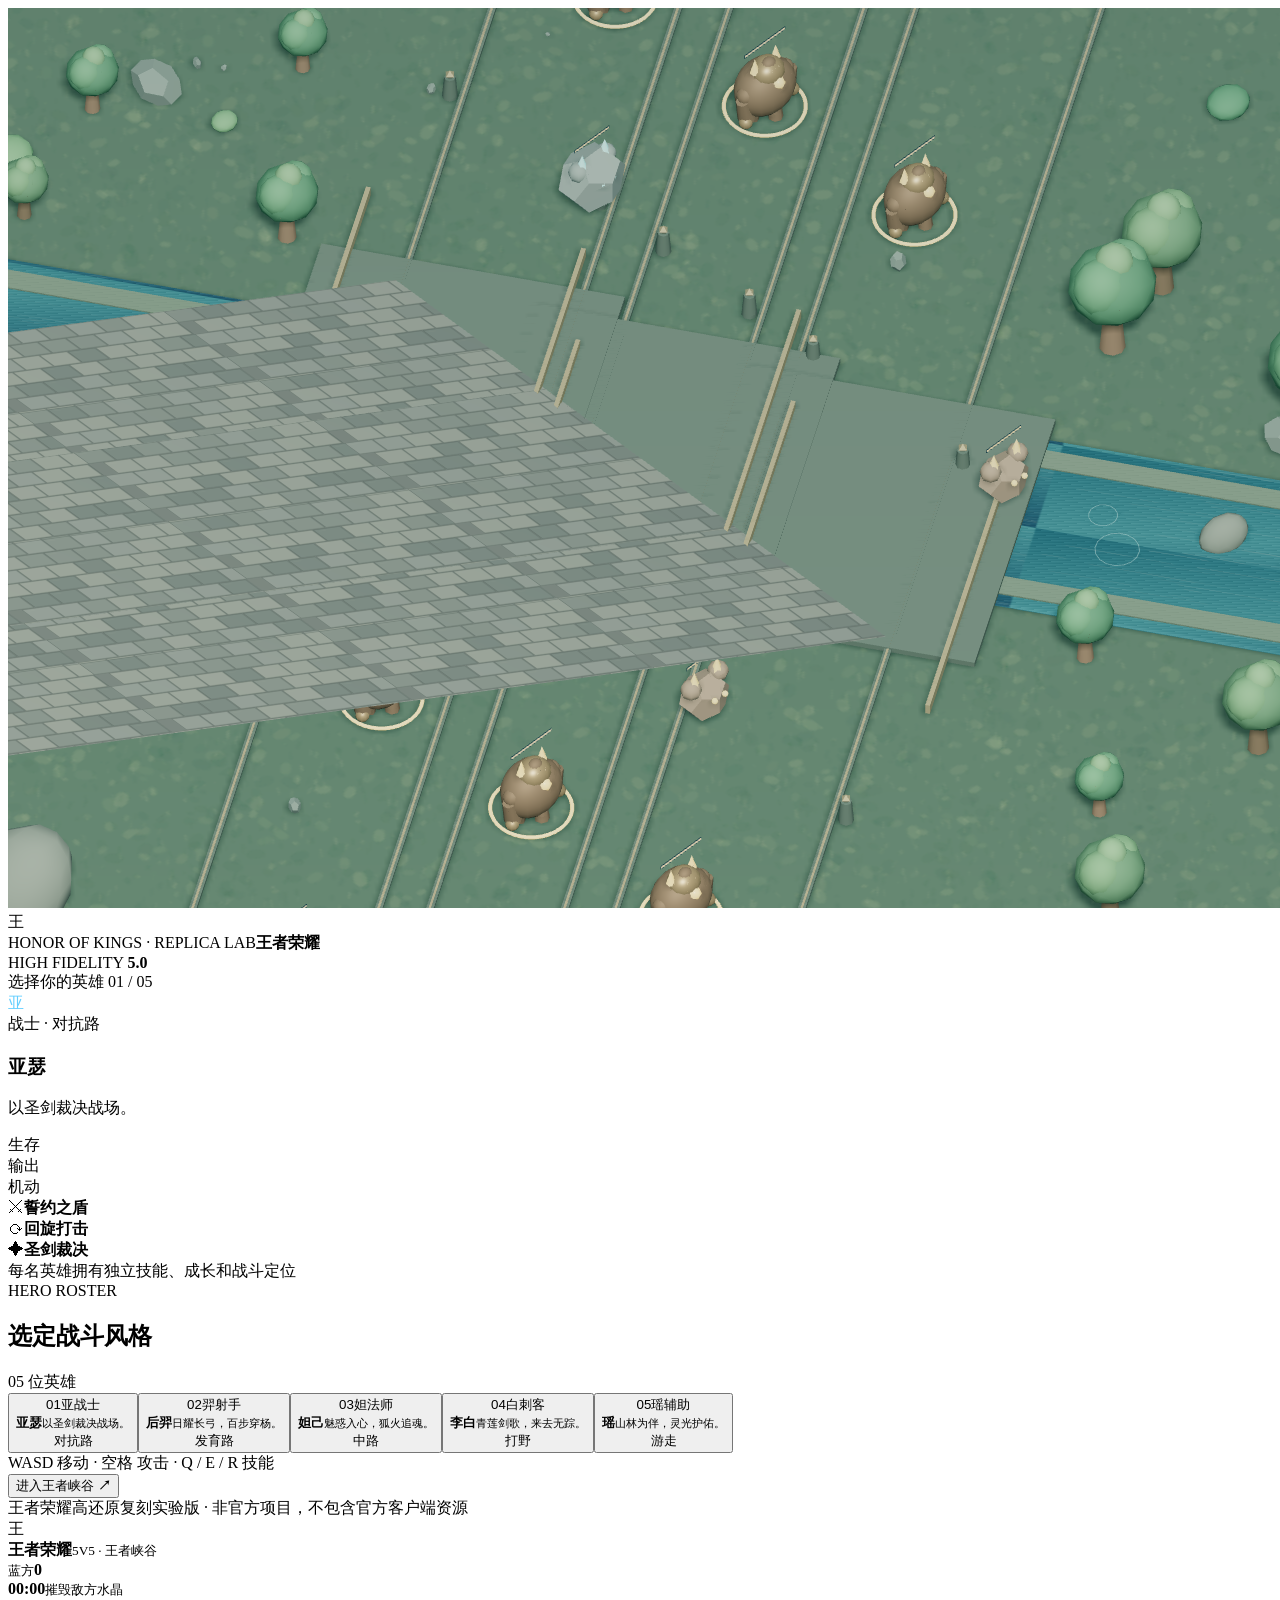
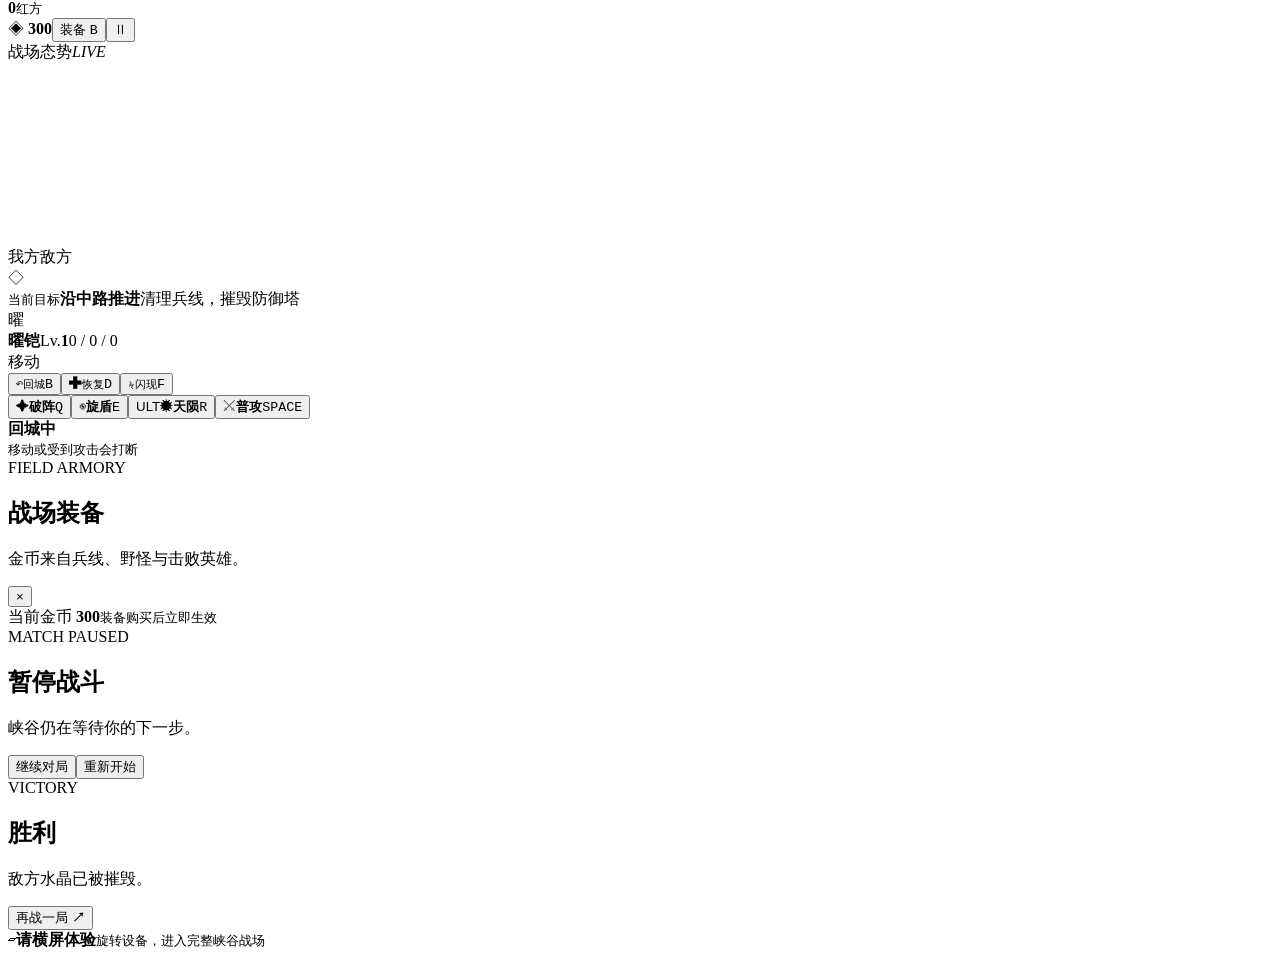
==== v5/index.html @ 85a2f916 "Add high-fidelity Honor of Kings replica v5 interface" ====
<!doctype html>
<html lang="zh-CN"><head>
<meta charset="utf-8"><meta name="viewport" content="width=device-width,initial-scale=1,maximum-scale=1,user-scalable=no,viewport-fit=cover"><meta name="theme-color" content="#08131b">
<title>王者荣耀 · 高还原复刻实验版</title><link rel="icon" href="data:,"><link rel="stylesheet" href="style.css?v=5.0"><script src="../v4/js/three.min.js"></script>
</head><body>
<div id="world-wrap"><canvas id="world"></canvas></div>
<section id="start-screen" class="start-screen"><div class="start-vignette"></div>
<header class="brand-row"><div class="brand-mark">王</div><div class="brand-copy"><span class="brand-kicker">HONOR OF KINGS · REPLICA LAB</span><strong>王者荣耀</strong></div><span class="version-chip">HIGH FIDELITY <b>5.0</b></span></header>
<main class="hero-picker">
<aside class="hero-profile"><div class="eyebrow">选择你的英雄 <span>01 / 05</span></div><div id="selected-emblem" class="selected-emblem">曜</div><div id="selected-role" class="role-chip">战士 · 前排</div><h1 id="selected-name">曜铠</h1><p id="selected-tagline" class="hero-tagline">以盾开路，以刃终局。</p>
<div class="stat-row"><span>生存</span><div class="stat-track"><i id="stat-hp" style="width:90%"></i></div></div><div class="stat-row"><span>输出</span><div class="stat-track"><i id="stat-dmg" style="width:66%"></i></div></div><div class="stat-row"><span>机动</span><div class="stat-track"><i id="stat-mob" style="width:52%"></i></div></div><div id="selected-skills" class="selected-skills"></div><div class="profile-note"><span class="pulse-dot"></span> 每名英雄拥有独立技能、成长和战斗定位</div></aside>
<div class="hero-roster"><div class="roster-heading"><div><span class="eyebrow">HERO ROSTER</span><h2>选定战斗风格</h2></div><span class="roster-count">05 位英雄</span></div><div id="hero-list" class="hero-list"></div>
<div class="start-footer"><div class="control-note"><span>WASD</span> 移动 <i>·</i> <span>空格</span> 攻击 <i>·</i> <span>Q / E / R</span> 技能</div><button id="start-match" class="primary-button" onclick="window.startMatchNow && window.startMatchNow()">进入王者峡谷 <b>↗</b></button></div></div>
</main><div id="boot-error" class="boot-error hidden" role="alert"></div><div class="legal-note">王者荣耀高还原复刻实验版 · 非官方项目，不包含官方客户端资源</div></section>
<section id="hud" class="hud hidden">
<header class="match-topbar"><div class="match-brand"><span class="mini-brand">王</span><div><b>王者荣耀</b><small>5V5 · 王者峡谷</small></div></div><div class="match-score"><div class="team-score blue-team"><small>蓝方</small><b id="blue-score">0</b></div><div class="match-clock"><strong id="match-clock">00:00</strong><small>摧毁敌方水晶</small></div><div class="team-score red-team"><b id="red-score">0</b><small>红方</small></div></div><div class="match-resources"><span class="resource-gold">◈ <b id="player-gold">300</b></span><button id="shop-open" class="shop-open">装备 <kbd>B</kbd></button><button id="pause-open" class="pause-open" aria-label="暂停">Ⅱ</button></div></header>
<aside class="minimap-panel"><div class="panel-caption"><span>战场态势</span><i>LIVE</i></div><canvas id="minimap" width="180" height="180"></canvas><div class="map-legend"><span><i class="legend-blue"></i>我方</span><span><i class="legend-red"></i>敌方</span></div></aside>
<aside class="objective-panel"><div class="objective-icon">◇</div><div><small>当前目标</small><b id="objective-text">沿中路推进</b><span id="objective-sub">清理兵线，摧毁防御塔</span></div></aside><div id="kill-feed" class="kill-feed"></div>
<aside class="player-panel"><div id="player-portrait" class="player-portrait">曜</div><div class="player-vitals"><div class="player-name-row"><b id="player-name">曜铠</b><span>Lv.<b id="player-level">1</b></span><span id="player-kda">0 / 0 / 0</span></div><div class="bar hp-bar"><i id="player-hp-fill"></i></div><div class="bar mana-bar"><i id="player-mana-fill"></i></div><div class="bar exp-bar"><i id="player-exp-fill"></i></div></div></aside>
<div id="joystick-zone" class="joystick-zone"><div class="joystick-ring"><div id="joystick-thumb" class="joystick-thumb"></div></div><span>移动</span></div>
<div class="right-controls"><div class="utility-controls"><button id="btn-recall" class="utility-btn"><span>↶</span><small>回城</small><kbd>B</kbd><i id="recall-mask" class="cooldown-mask"></i></button><button id="btn-heal" class="utility-btn"><span>✚</span><small>恢复</small><kbd>D</kbd><i id="heal-mask" class="cooldown-mask"></i></button><button id="btn-flash" class="utility-btn"><span>ϟ</span><small>闪现</small><kbd>F</kbd><i id="flash-mask" class="cooldown-mask"></i></button></div>
<div class="skill-controls"><button id="btn-skill-1" class="skill-button skill-one"><span class="skill-symbol">✦</span><b id="skill-name-1">破阵</b><kbd>Q</kbd><i id="skill-mask-1" class="cooldown-mask"></i></button><button id="btn-skill-2" class="skill-button skill-two"><span class="skill-symbol">◉</span><b id="skill-name-2">旋盾</b><kbd>E</kbd><i id="skill-mask-2" class="cooldown-mask"></i></button><button id="btn-skill-3" class="skill-button skill-ult"><span class="ult-tag">ULT</span><span class="skill-symbol">✹</span><b id="skill-name-3">天陨</b><kbd>R</kbd><i id="skill-mask-3" class="cooldown-mask"></i></button><button id="btn-attack" class="attack-button"><span>⚔</span><b>普攻</b><kbd>SPACE</kbd></button></div></div>
<div id="recall-progress" class="recall-progress hidden"><b>回城中</b><div><i id="recall-progress-fill"></i></div><small>移动或受到攻击会打断</small></div><div id="toast" class="toast"></div></section>
<section id="shop-modal" class="modal hidden"><div class="modal-card shop-card"><div class="modal-heading"><div><span class="eyebrow">FIELD ARMORY</span><h2>战场装备</h2><p>金币来自兵线、野怪与击败英雄。</p></div><button class="close-button" data-close="shop-modal">×</button></div><div id="shop-items" class="shop-items"></div><div class="shop-footer"><span>当前金币 <b id="shop-gold">300</b></span><small>装备购买后立即生效</small></div></div></section>
<section id="pause-modal" class="modal hidden"><div class="modal-card pause-card"><span class="eyebrow">MATCH PAUSED</span><h2>暂停战斗</h2><p>峡谷仍在等待你的下一步。</p><button id="resume-match" class="primary-button">继续对局</button><button id="restart-match" class="secondary-button">重新开始</button></div></section>
<section id="game-over-modal" class="modal hidden"><div class="modal-card result-card"><div id="result-mark" class="result-mark">VICTORY</div><h2 id="result-title">胜利</h2><p id="result-copy">敌方水晶已被摧毁。</p><div id="result-stats" class="result-stats"></div><button id="play-again" class="primary-button">再战一局 <b>↗</b></button></div></section>
<div id="rotate-hint" class="rotate-hint"><span>▱</span><b>请横屏体验</b><small>旋转设备，进入完整峡谷战场</small></div>
<script src="game.js?v=5.0"></script></body></html>
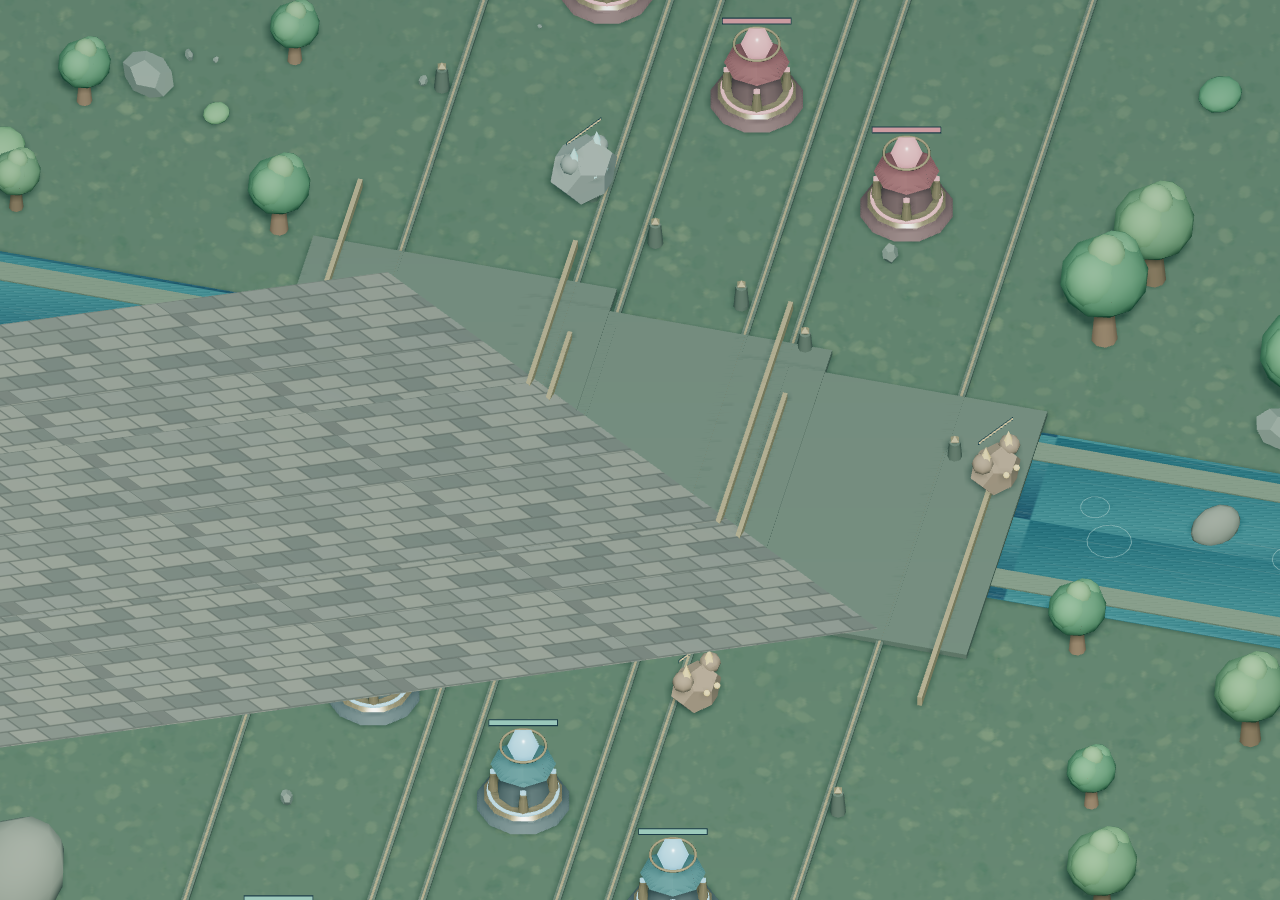
==== commit 5c00d78b: "Rebuild v5 lobby and clear match entry flow" ====
--- a/v5/index.html
+++ b/v5/index.html
@@ -4,14 +4,97 @@
 <title>王者荣耀 · 高还原复刻实验版</title><link rel="icon" href="data:,"><link rel="stylesheet" href="style.css?v=5.0"><script src="../v4/js/three.min.js"></script>
 </head><body>
 <div id="world-wrap"><canvas id="world"></canvas></div>
-<section id="start-screen" class="start-screen"><div class="start-vignette"></div>
-<header class="brand-row"><div class="brand-mark">王</div><div class="brand-copy"><span class="brand-kicker">HONOR OF KINGS · REPLICA LAB</span><strong>王者荣耀</strong></div><span class="version-chip">HIGH FIDELITY <b>5.0</b></span></header>
-<main class="hero-picker">
-<aside class="hero-profile"><div class="eyebrow">选择你的英雄 <span>01 / 05</span></div><div id="selected-emblem" class="selected-emblem">曜</div><div id="selected-role" class="role-chip">战士 · 前排</div><h1 id="selected-name">曜铠</h1><p id="selected-tagline" class="hero-tagline">以盾开路，以刃终局。</p>
-<div class="stat-row"><span>生存</span><div class="stat-track"><i id="stat-hp" style="width:90%"></i></div></div><div class="stat-row"><span>输出</span><div class="stat-track"><i id="stat-dmg" style="width:66%"></i></div></div><div class="stat-row"><span>机动</span><div class="stat-track"><i id="stat-mob" style="width:52%"></i></div></div><div id="selected-skills" class="selected-skills"></div><div class="profile-note"><span class="pulse-dot"></span> 每名英雄拥有独立技能、成长和战斗定位</div></aside>
-<div class="hero-roster"><div class="roster-heading"><div><span class="eyebrow">HERO ROSTER</span><h2>选定战斗风格</h2></div><span class="roster-count">05 位英雄</span></div><div id="hero-list" class="hero-list"></div>
-<div class="start-footer"><div class="control-note"><span>WASD</span> 移动 <i>·</i> <span>空格</span> 攻击 <i>·</i> <span>Q / E / R</span> 技能</div><button id="start-match" class="primary-button" onclick="window.startMatchNow && window.startMatchNow()">进入王者峡谷 <b>↗</b></button></div></div>
-</main><div id="boot-error" class="boot-error hidden" role="alert"></div><div class="legal-note">王者荣耀高还原复刻实验版 · 非官方项目，不包含官方客户端资源</div></section>
+<section id="start-screen" class="lobby-screen">
+  <div class="lobby-vignette"></div>
+  <header class="lobby-topbar">
+    <div class="lobby-logo"><span class="lobby-logo-seal">王</span><div><strong>王者荣耀</strong><small>王者峡谷</small></div></div>
+    <div class="lobby-account"><div class="lobby-avatar">召</div><div class="lobby-account-copy"><b>召唤师</b><small>等级 1</small></div><i class="lobby-online"></i></div>
+    <div class="lobby-currencies">
+      <div class="lobby-currency"><span class="currency-coin">金</span><div><small>金币</small><b>3,000</b></div></div>
+      <div class="lobby-currency"><span class="currency-diamond">◆</span><div><small>点券</small><b>0</b></div></div>
+      <div class="lobby-currency"><span class="currency-blue">♦</span><div><small>钻石</small><b>0</b></div></div>
+    </div>
+    <div class="lobby-top-actions"><button id="lobby-mail" aria-label="邮件">✉ <span>邮件</span></button><button id="lobby-settings" aria-label="设置">⚙ <span>设置</span></button></div>
+  </header>
+  <nav class="lobby-left-rail" aria-label="大厅导航">
+    <button class="lobby-rail-item active" data-lobby-notice="大厅"><span>⌂</span><b>大厅</b></button>
+    <button class="lobby-rail-item" data-lobby-notice="活动"><span>✦</span><b>活动</b></button>
+    <button class="lobby-rail-item" data-lobby-notice="任务"><span>▤</span><b>任务</b></button>
+    <button class="lobby-rail-item" id="lobby-hero-entry"><span>⚔</span><b>英雄</b></button>
+    <button class="lobby-rail-item" data-lobby-notice="商城"><span>◇</span><b>商城</b></button>
+  </nav>
+  <main class="lobby-content">
+    <section class="lobby-hero-copy">
+      <div class="lobby-season"><i></i> 王者峡谷 · 5V5</div>
+      <div class="lobby-title-rule"></div>
+      <h1 id="lobby-hero-name">亚瑟</h1>
+      <p id="lobby-hero-tagline">以圣剑裁决战场。</p>
+      <div id="lobby-hero-role" class="lobby-hero-role">战士 · 对抗路</div>
+      <button id="lobby-view-heroes" class="lobby-text-button">查看英雄 <span>↗</span></button>
+    </section>
+    <aside class="lobby-right-panel">
+      <div class="lobby-panel-heading"><b>对战入口</b><span>GAME MODES</span></div>
+      <button id="quick-entry" class="lobby-mode-tile primary-mode">
+        <span class="lobby-mode-icon">⚔</span><span class="lobby-mode-copy"><b>5V5 匹配</b><small>王者峡谷 · 经典对战</small></span><i>›</i>
+      </button>
+      <button id="rank-entry" class="lobby-mode-tile">
+        <span class="lobby-mode-icon">♜</span><span class="lobby-mode-copy"><b>排位赛</b><small>段位竞技 · 系统预览</small></span><i>›</i>
+      </button>
+      <button id="training-entry" class="lobby-mode-tile">
+        <span class="lobby-mode-icon">靶</span><span class="lobby-mode-copy"><b>训练营</b><small>练习移动与英雄技能</small></span><i>›</i>
+      </button>
+      <div class="lobby-event-card"><span class="lobby-event-stamp">峡谷</span><div><b>进入王者峡谷</b><small>选择模式，确认英雄，开始对局</small></div></div>
+    </aside>
+  </main>
+  <footer class="lobby-bottom">
+    <div class="lobby-bottom-nav"><button class="active">大厅</button><button id="lobby-hero-entry-bottom">英雄</button><button data-lobby-notice="备战">备战</button><button data-lobby-notice="战令">战令</button></div>
+    <div class="lobby-queue-info"><span class="lobby-ready-dot"></span><div><b>5V5 王者峡谷</b><small>本地可玩演示 · AI 队友与对手</small></div></div>
+    <button id="battle-entry" class="lobby-battle-button"><span>开始游戏</span><small>进入模式选择</small><b>›</b></button>
+  </footer>
+  <div id="lobby-notice" class="lobby-notice hidden" role="status"></div>
+  <div id="boot-error" class="boot-error hidden" role="alert"></div>
+</section>
+
+<section id="mode-modal" class="mode-modal hidden" aria-label="选择对战模式">
+  <div class="mode-dialog">
+    <header class="mode-dialog-heading"><div><small>王者峡谷</small><h2>选择对战模式</h2></div><button id="mode-close" class="mode-close" aria-label="关闭">×</button></header>
+    <div class="mode-grid">
+      <button id="mode-quick" class="mode-card active" data-mode="match"><span class="mode-card-mark">5V5</span><span class="mode-card-copy"><b>王者峡谷</b><small>匹配 · 5V5 经典对局</small></span><i>✓</i></button>
+      <button id="mode-training" class="mode-card" data-mode="training"><span class="mode-card-mark">靶</span><span class="mode-card-copy"><b>训练营</b><small>进入战场练习英雄操作</small></span><i>✓</i></button>
+      <button id="mode-ranked" class="mode-card mode-card-locked"><span class="mode-card-mark">♜</span><span class="mode-card-copy"><b>排位赛</b><small>段位与在线匹配尚未实现</small></span><i>锁</i></button>
+    </div>
+    <div class="mode-dialog-footer"><small>当前为浏览器本地演示，对局由 AI 控制双方队伍。</small><button id="mode-continue" class="lobby-battle-button"><span>进入英雄选择</span><b>›</b></button></div>
+  </div>
+</section>
+
+<section id="hero-select-screen" class="hero-select-screen hidden" aria-label="选择英雄">
+  <header class="draft-topbar"><button id="draft-back" class="draft-back">‹ 返回</button><div class="draft-title"><small>5V5 · 王者峡谷</small><h2>选择英雄</h2></div><div class="draft-count">己方阵容 <b>1 / 5</b></div></header>
+  <main class="draft-layout">
+    <aside class="draft-profile">
+      <div class="draft-profile-heading"><span>当前选择</span><i>HERO INFO</i></div>
+      <div id="selected-emblem" class="draft-emblem">亚</div>
+      <div id="selected-role" class="draft-role">战士 · 对抗路</div>
+      <h1 id="selected-name">亚瑟</h1>
+      <p id="selected-tagline" class="draft-tagline">以圣剑裁决战场。</p>
+      <div class="draft-stats">
+        <div class="stat-row"><span>生存</span><div class="stat-track"><i id="stat-hp" style="width:94%"></i></div></div>
+        <div class="stat-row"><span>输出</span><div class="stat-track"><i id="stat-dmg" style="width:72%"></i></div></div>
+        <div class="stat-row"><span>机动</span><div class="stat-track"><i id="stat-mob" style="width:52%"></i></div></div>
+      </div>
+      <div id="selected-skills" class="draft-skills"></div>
+      <div class="draft-hint"><span class="lobby-ready-dot"></span> 选择英雄后确认进入对局</div>
+    </aside>
+    <section class="draft-roster">
+      <div class="draft-roster-head"><div><small>HEROES</small><h3>全部英雄</h3></div><span>可选英雄 <b>05</b></span></div>
+      <div id="hero-list" class="hero-list"></div>
+      <div class="draft-footer"><span>本地演示 · 5V5 人机对局</span><button id="start-match" class="lobby-battle-button">确认选择并开始 <b>›</b></button></div>
+    </section>
+  </main>
+</section>
+
+<section id="loading-screen" class="loading-screen hidden" aria-label="正在加载">
+  <div class="loading-panel"><span class="loading-emblem">王</span><small>王者峡谷 · 5V5</small><h2>正在进入战场</h2><p id="loading-hero">你选择了 亚瑟</p><div class="loading-progress"><i id="loading-progress-fill"></i></div><small id="loading-status">正在准备英雄与战场…</small></div>
+</section>
 <section id="hud" class="hud hidden">
 <header class="match-topbar"><div class="match-brand"><span class="mini-brand">王</span><div><b>王者荣耀</b><small>5V5 · 王者峡谷</small></div></div><div class="match-score"><div class="team-score blue-team"><small>蓝方</small><b id="blue-score">0</b></div><div class="match-clock"><strong id="match-clock">00:00</strong><small>摧毁敌方水晶</small></div><div class="team-score red-team"><b id="red-score">0</b><small>红方</small></div></div><div class="match-resources"><span class="resource-gold">◈ <b id="player-gold">300</b></span><button id="shop-open" class="shop-open">装备 <kbd>B</kbd></button><button id="pause-open" class="pause-open" aria-label="暂停">Ⅱ</button></div></header>
 <aside class="minimap-panel"><div class="panel-caption"><span>战场态势</span><i>LIVE</i></div><canvas id="minimap" width="180" height="180"></canvas><div class="map-legend"><span><i class="legend-blue"></i>我方</span><span><i class="legend-red"></i>敌方</span></div></aside>
--- a/v5/style.css
+++ b/v5/style.css
@@ -0,0 +1,211 @@
+:root{
+  --ink:#eaf4f5;--muted:#9bb0b7;--panel:rgba(7,17,26,.88);--line:rgba(162,204,211,.19);
+  --gold:#e8c879;--gold2:#fff0bd;--cyan:#6ee7e1;--blue:#55b7ff;--red:#ff777e;
+  --shadow:0 20px 60px rgba(0,0,0,.36);--font:Inter,"Microsoft YaHei","PingFang SC",system-ui,sans-serif;
+}
+*{box-sizing:border-box}
+html,body{width:100%;height:100%;margin:0;overflow:hidden;background:#07131b;color:var(--ink);font-family:var(--font);-webkit-font-smoothing:antialiased}
+button{font:inherit;color:inherit;border:0;cursor:pointer;touch-action:manipulation}
+button:focus-visible{outline:2px solid var(--cyan);outline-offset:3px}
+#world-wrap{position:fixed;inset:0;background:radial-gradient(ellipse at 50% 40%,#234b45 0%,#0a1b25 75%);overflow:hidden}
+#world{width:100%;height:100%;display:block;outline:none}
+.hidden{display:none!important}
+.start-screen{position:fixed;inset:0;z-index:20;display:flex;flex-direction:column;justify-content:center;align-items:center;padding:24px 28px 18px;overflow:auto;background:linear-gradient(115deg,rgba(3,12,20,.68),rgba(5,17,24,.25) 48%,rgba(4,12,20,.65))}
+.start-vignette{position:absolute;inset:0;pointer-events:none;background:radial-gradient(ellipse at 50% 42%,transparent 12%,rgba(2,8,13,.22) 64%,rgba(2,7,12,.76) 100%)}
+.brand-row{position:relative;z-index:1;width:min(1240px,100%);display:flex;align-items:center;gap:13px;margin:0 auto 20px}
+.brand-mark,.mini-brand{display:grid;place-items:center;color:#171c17;background:linear-gradient(145deg,#fff1b7,#bd8b39);font-family:"STSong","Songti SC",serif;font-weight:900;box-shadow:0 0 28px rgba(232,200,121,.25)}
+.brand-mark{width:48px;height:48px;font-size:29px;border-radius:13px 4px 13px 4px;border:1px solid #f4d98c}
+.brand-copy{display:flex;flex-direction:column;gap:2px}
+.brand-copy strong{font-family:"STSong","Songti SC",serif;font-size:27px;letter-spacing:4px;font-weight:800;color:#fff1c5}
+.brand-kicker,.eyebrow{font-size:10px;letter-spacing:2.2px;color:#9fb6b8;font-weight:800}
+.version-chip{margin-left:auto;padding:8px 12px;border:1px solid rgba(232,200,121,.3);border-radius:99px;color:#9cb1b6;font-size:9px;letter-spacing:1.5px;background:rgba(8,21,29,.6)}
+.version-chip b{color:var(--gold);margin-left:5px}
+.hero-picker{position:relative;z-index:1;width:min(1240px,100%);min-height:510px;display:grid;grid-template-columns:330px minmax(0,1fr);gap:0;background:linear-gradient(135deg,rgba(9,25,34,.96),rgba(5,15,24,.9));border:1px solid rgba(173,219,219,.22);border-radius:23px;box-shadow:0 26px 90px rgba(0,0,0,.42),inset 0 1px rgba(255,255,255,.04);overflow:hidden;backdrop-filter:blur(18px)}
+.hero-profile{padding:28px 27px 24px;border-right:1px solid var(--line);background:radial-gradient(circle at 55% 22%,rgba(96,193,186,.13),transparent 43%),linear-gradient(160deg,rgba(17,42,49,.72),rgba(6,18,26,.5));display:flex;flex-direction:column;min-width:0}
+.eyebrow{display:flex;justify-content:space-between;align-items:center}
+.eyebrow span{color:#59777e;font-size:9px}
+.selected-emblem{height:124px;display:grid;place-items:center;margin:13px 0 9px;font-size:72px;color:#d8f5eb;text-shadow:0 0 28px rgba(95,225,204,.35);background:radial-gradient(ellipse,rgba(84,184,170,.22),transparent 65%);border-bottom:1px solid rgba(142,206,199,.14)}
+.role-chip{align-self:flex-start;border:1px solid rgba(232,200,121,.35);color:var(--gold);background:rgba(232,200,121,.07);border-radius:5px;padding:4px 9px;font-size:10px;letter-spacing:1px}
+.hero-profile h1{margin:11px 0 4px;font-family:"STSong","Songti SC",serif;font-size:35px;letter-spacing:3px;color:#fff0c9}
+.hero-tagline{margin:0 0 18px;color:#a4b8bc;font-size:12px;letter-spacing:.5px}
+.stat-row{display:grid;grid-template-columns:42px 1fr;gap:10px;align-items:center;margin:5px 0;font-size:10px;color:#90a8ad}
+.stat-track{height:5px;border-radius:9px;background:#1b3038;overflow:hidden}
+.stat-track i{height:100%;display:block;border-radius:9px;background:linear-gradient(90deg,#4ca89e,#b8e6c9);transition:width .25s}
+.selected-skills{display:grid;grid-template-columns:repeat(3,1fr);gap:7px;margin:19px 0 15px}
+.preview-skill{padding:9px 4px 8px;border:1px solid rgba(146,196,195,.17);border-radius:8px;background:rgba(18,38,47,.7);text-align:center;min-width:0}
+.preview-skill span{display:block;font-size:19px;color:#d2e6da;margin-bottom:5px}
+.preview-skill b{display:block;font-size:9px;font-weight:600;color:#c5d5d6;white-space:nowrap;overflow:hidden;text-overflow:ellipsis}
+.profile-note{margin-top:auto;padding-top:13px;border-top:1px solid var(--line);font-size:10px;color:#75949a;display:flex;gap:8px;align-items:center}
+.pulse-dot{width:6px;height:6px;border-radius:50%;background:#6de2bd;box-shadow:0 0 10px #6de2bd}
+.hero-roster{padding:27px 28px 21px;display:flex;flex-direction:column;min-width:0}
+.roster-heading{display:flex;align-items:end;justify-content:space-between;margin-bottom:18px}
+.roster-heading h2{font-size:22px;margin:5px 0 0;font-weight:700;letter-spacing:1px;color:#eaf4f1}
+.roster-count{font-size:10px;color:#76969b;padding-bottom:4px}
+.hero-list{display:grid;grid-template-columns:repeat(5,minmax(0,1fr));gap:10px}
+.hero-card{position:relative;display:flex;flex-direction:column;align-items:stretch;text-align:left;min-width:0;min-height:280px;padding:0;border:1px solid rgba(152,194,199,.18);border-radius:13px;background:linear-gradient(180deg,rgba(27,53,62,.86),rgba(10,24,33,.92));overflow:hidden;transition:transform .18s,border-color .18s,box-shadow .18s}
+.hero-card:hover{transform:translateY(-3px);border-color:rgba(118,218,207,.5)}
+.hero-card.active{border-color:#d6bc78;box-shadow:0 0 0 1px rgba(232,200,121,.22),0 10px 35px rgba(0,0,0,.28);background:linear-gradient(180deg,rgba(47,73,72,.95),rgba(13,27,34,.98))}
+.hero-art{position:relative;display:grid;place-items:center;height:146px;overflow:hidden;background:radial-gradient(ellipse at 50% 40%,var(--hero-glow),transparent 67%),linear-gradient(155deg,rgba(255,255,255,.03),transparent 55%)}
+.hero-art:before{content:"";position:absolute;width:102px;height:102px;border:1px solid rgba(255,255,255,.12);border-radius:50%;box-shadow:0 0 0 12px rgba(255,255,255,.018),0 0 0 28px rgba(255,255,255,.014)}
+.hero-art:after{content:"";position:absolute;bottom:0;left:0;right:0;height:55px;background:linear-gradient(transparent,rgba(5,15,22,.75))}
+.hero-glyph{position:relative;z-index:1;font-size:59px;filter:drop-shadow(0 9px 12px rgba(0,0,0,.45));transform:translateY(-2px)}
+.hero-num{position:absolute;z-index:2;top:10px;left:10px;font-size:9px;color:rgba(255,255,255,.58);letter-spacing:1px}
+.hero-class{position:absolute;z-index:2;bottom:9px;left:10px;font-size:9px;color:#d4e1de;letter-spacing:1px}
+.hero-card-copy{padding:12px 11px 13px;display:flex;flex-direction:column;gap:5px}
+.hero-card-copy strong{font-size:15px;letter-spacing:1px;color:#f0f2e8}
+.hero-card-copy small{font-size:10px;color:#8da7ad;line-height:1.4;min-height:29px}
+.hero-card-footer{display:flex;justify-content:space-between;align-items:center;margin-top:7px;color:#6f9199;font-size:9px}
+.hero-dots{display:flex;gap:3px}.hero-dots i{width:4px;height:4px;border-radius:50%;background:var(--hero-color);opacity:.8}
+.hero-card.active .hero-card-footer{color:var(--gold)}
+.start-footer{margin-top:auto;padding-top:19px;display:flex;align-items:center;justify-content:space-between;gap:14px}
+.control-note{font-size:10px;color:#7c969c;line-height:1.8}
+.control-note span{color:#d7e7e2;border:1px solid rgba(159,199,197,.2);border-radius:4px;padding:3px 5px;font-size:9px;background:rgba(255,255,255,.035)}
+.control-note i{font-style:normal;color:#4c6a72;margin:0 4px}
+.primary-button{display:flex;align-items:center;justify-content:center;gap:25px;min-width:172px;padding:14px 18px;border-radius:8px;color:#17201c;font-size:13px;font-weight:900;letter-spacing:1px;background:linear-gradient(110deg,#f1d99a,#c69b4c);box-shadow:0 7px 25px rgba(202,159,73,.18);transition:transform .15s,filter .15s}
+.primary-button:hover{filter:brightness(1.08);transform:translateY(-1px)}
+.primary-button b{font-size:18px;font-weight:500}
+.legal-note{position:relative;z-index:1;margin-top:12px;color:rgba(144,170,175,.56);font-size:9px;letter-spacing:.5px;text-align:center}
+.hud{position:fixed;inset:0;z-index:10;pointer-events:none}
+.match-topbar{position:absolute;top:0;left:0;right:0;height:66px;display:grid;grid-template-columns:1fr auto 1fr;align-items:center;padding:0 22px;background:linear-gradient(180deg,rgba(3,12,19,.86),rgba(3,12,19,.45));border-bottom:1px solid rgba(160,205,209,.12);pointer-events:auto}
+.match-brand{display:flex;align-items:center;gap:9px}
+.mini-brand{width:32px;height:32px;font-size:19px;border-radius:8px 2px 8px 2px}
+.match-brand div{display:flex;flex-direction:column;gap:2px}.match-brand b{font-size:13px;letter-spacing:1px}.match-brand small{font-size:9px;color:#819da3;letter-spacing:1px}
+.match-score{display:flex;align-items:center;gap:22px}
+.team-score{display:flex;align-items:center;gap:9px;font-size:11px;letter-spacing:1px}
+.team-score b{font-size:23px;font-weight:800}
+.team-score small{font-size:10px;color:#a8bdc2}
+.blue-team{color:#72caff}.red-team{color:#ff8589}
+.match-clock{display:flex;flex-direction:column;align-items:center;gap:1px;min-width:88px}
+.match-clock strong{font-size:18px;font-variant-numeric:tabular-nums;letter-spacing:1px;color:#f6e3b1}
+.match-clock small{font-size:8px;color:#7f9ba1;letter-spacing:.8px}
+.match-resources{display:flex;justify-content:flex-end;align-items:center;gap:12px}
+.resource-gold{font-size:13px;color:#f0d487;letter-spacing:.5px}.resource-gold b{font-variant-numeric:tabular-nums}
+.shop-open,.pause-open{pointer-events:auto;background:rgba(14,33,43,.88);border:1px solid rgba(166,205,207,.2);border-radius:7px;color:#d9e8e6;padding:8px 12px;font-size:11px}
+.shop-open kbd{margin-left:7px;color:#77939a;font-size:9px}.pause-open{width:32px;height:32px;padding:0;font-size:16px}
+.minimap-panel{position:absolute;top:82px;left:18px;width:190px;padding:10px;background:rgba(5,17,25,.82);border:1px solid rgba(167,210,209,.23);border-radius:12px;box-shadow:0 8px 30px rgba(0,0,0,.25);pointer-events:auto}
+.panel-caption{display:flex;align-items:center;justify-content:space-between;margin-bottom:8px;color:#c9dcd9;font-size:10px;letter-spacing:1px}
+.panel-caption i{font-style:normal;color:#6ce4c0;font-size:8px;letter-spacing:1.3px}
+#minimap{display:block;width:100%;height:auto;border-radius:7px;background:#163b38;border:1px solid rgba(255,255,255,.07)}
+.map-legend{display:flex;gap:13px;justify-content:center;padding-top:7px;font-size:9px;color:#89a5aa}
+.map-legend span{display:flex;align-items:center;gap:5px}.map-legend i{width:6px;height:6px;border-radius:50%}.legend-blue{background:#54b9ff}.legend-red{background:#ff707b}
+.objective-panel{position:absolute;right:20px;top:82px;display:flex;gap:11px;align-items:center;padding:11px 15px;border:1px solid rgba(166,206,204,.18);border-radius:10px;background:rgba(5,17,25,.76);min-width:205px}
+.objective-icon{width:33px;height:33px;display:grid;place-items:center;border:1px solid rgba(232,200,121,.45);border-radius:50%;color:var(--gold);font-size:23px}
+.objective-panel div:last-child{display:flex;flex-direction:column;gap:3px}.objective-panel small{font-size:9px;color:#819ba1}.objective-panel b{font-size:12px;color:#f0e5c8}.objective-panel span{font-size:9px;color:#75939a}
+.kill-feed{position:absolute;right:22px;top:146px;display:flex;flex-direction:column;gap:5px;align-items:flex-end}
+.kill-item{padding:7px 11px;background:rgba(5,16,23,.78);border:1px solid rgba(255,255,255,.08);border-radius:5px;font-size:10px;color:#d6e6e2;animation:feed-in .2s ease-out}
+.kill-item b{color:#f1d58c}.kill-item .enemy{color:#ff9294}
+@keyframes feed-in{from{transform:translateX(12px);opacity:0}to{transform:none;opacity:1}}
+.player-panel{position:absolute;left:22px;bottom:173px;display:flex;align-items:center;gap:10px;padding:10px 12px 10px 10px;min-width:270px;background:linear-gradient(110deg,rgba(6,20,28,.9),rgba(8,24,32,.66));border:1px solid rgba(162,206,206,.18);border-radius:12px;box-shadow:0 8px 28px rgba(0,0,0,.22)}
+.player-portrait{width:48px;height:48px;display:grid;place-items:center;flex-shrink:0;border:1px solid rgba(232,200,121,.55);border-radius:9px;background:radial-gradient(circle,rgba(95,191,177,.25),rgba(14,36,44,.8));font-size:29px;color:#eff2db}
+.player-vitals{min-width:0;flex:1}
+.player-name-row{display:flex;align-items:center;gap:9px;margin-bottom:7px;font-size:10px;color:#a0b8bd}
+.player-name-row>b{font-size:12px;color:#f2e7c9}.player-name-row span:nth-child(2){color:#d9bd76}.player-name-row span:last-child{margin-left:auto;font-variant-numeric:tabular-nums;font-size:9px}
+.bar{height:6px;background:rgba(0,0,0,.42);border-radius:10px;overflow:hidden;margin-top:4px;border:1px solid rgba(255,255,255,.04)}
+.bar i{display:block;height:100%;width:100%;border-radius:10px;transition:width .16s}
+.hp-bar i{background:linear-gradient(90deg,#26a66c,#6ee5a4)}.mana-bar{height:4px}.mana-bar i{background:linear-gradient(90deg,#3a8ed9,#7edbff)}.exp-bar{height:3px}.exp-bar i{background:linear-gradient(90deg,#9b70e4,#d0a7ff)}
+.joystick-zone{position:absolute;left:24px;bottom:18px;width:142px;height:142px;display:flex;flex-direction:column;align-items:center;justify-content:center;gap:5px;color:rgba(199,222,221,.48);font-size:9px;letter-spacing:1px;pointer-events:auto;touch-action:none;user-select:none}
+.joystick-ring{width:122px;height:122px;border-radius:50%;border:1px solid rgba(175,219,215,.22);background:radial-gradient(circle,rgba(71,126,130,.13),rgba(8,22,31,.42) 70%);box-shadow:inset 0 0 28px rgba(0,0,0,.24),0 5px 24px rgba(0,0,0,.12);display:grid;place-items:center;position:relative}
+.joystick-ring:before{content:"";position:absolute;inset:13px;border:1px dashed rgba(175,219,215,.15);border-radius:50%}
+.joystick-thumb{width:48px;height:48px;border-radius:50%;border:1px solid rgba(255,236,183,.8);background:radial-gradient(circle at 35% 30%,#f7e6aa,#b58c42 75%);box-shadow:0 3px 14px rgba(0,0,0,.3),0 0 18px rgba(226,192,112,.16);transition:background .1s}
+.right-controls{position:absolute;right:24px;bottom:22px;display:flex;align-items:flex-end;gap:19px;pointer-events:auto}
+.utility-controls{display:flex;align-items:flex-end;gap:8px;padding-bottom:6px}
+.utility-btn{position:relative;display:flex;flex-direction:column;align-items:center;justify-content:center;gap:3px;width:48px;height:55px;border-radius:12px;border:1px solid rgba(170,210,209,.2);background:linear-gradient(145deg,rgba(18,41,50,.92),rgba(6,17,25,.96));color:#bcd4d2;overflow:hidden}
+.utility-btn>span{font-size:19px;color:#9ed8ce}.utility-btn small{font-size:9px}.utility-btn kbd{position:absolute;right:3px;top:2px;color:#76959a;font-size:7px}.utility-btn .cooldown-mask{z-index:1}
+.skill-controls{display:flex;align-items:flex-end;gap:10px}
+.skill-button,.attack-button{position:relative;display:flex;flex-direction:column;align-items:center;justify-content:center;gap:3px;overflow:hidden;border-radius:50%;border:1px solid rgba(194,223,215,.48);background:radial-gradient(circle at 35% 25%,rgba(58,119,125,.92),rgba(9,28,38,.97) 72%);box-shadow:0 8px 24px rgba(0,0,0,.34),inset 0 0 0 4px rgba(255,255,255,.035);transition:transform .12s,filter .12s}
+.skill-button:active,.attack-button:active,.utility-btn:active{transform:scale(.95);filter:brightness(1.3)}
+.skill-button{width:66px;height:66px}
+.skill-one{border-color:rgba(101,209,197,.65)}.skill-two{border-color:rgba(103,174,255,.7);background:radial-gradient(circle at 35% 25%,rgba(55,103,173,.94),rgba(8,22,40,.98) 72%)}
+.skill-ult{width:76px;height:76px;border-color:rgba(244,199,106,.9);background:radial-gradient(circle at 35% 25%,rgba(179,112,39,.95),rgba(45,23,18,.98) 72%);box-shadow:0 0 24px rgba(222,166,73,.13),0 8px 24px rgba(0,0,0,.35),inset 0 0 0 4px rgba(255,255,255,.04)}
+.skill-symbol{font-size:24px;line-height:1;color:#c4f1e7;text-shadow:0 0 12px rgba(111,225,208,.35)}
+.skill-two .skill-symbol{color:#b4d5ff}.skill-ult .skill-symbol{font-size:28px;color:#ffe1a1}
+.skill-button>b,.attack-button>b{font-size:9px;font-weight:700;color:#d8e6e0;letter-spacing:.4px;white-space:nowrap}
+.skill-button kbd,.attack-button kbd{position:absolute;top:7px;right:10px;color:rgba(235,243,227,.6);font-size:8px}
+.ult-tag{position:absolute;top:7px;left:10px;font-size:7px;color:#ffe2a0;letter-spacing:1px}
+.attack-button{width:88px;height:88px;border:1px solid rgba(255,223,145,.9);background:radial-gradient(circle at 35% 25%,#e3bb6b,#865321 66%,#382112);box-shadow:0 0 22px rgba(234,184,89,.16),0 8px 26px rgba(0,0,0,.38),inset 0 0 0 5px rgba(255,242,193,.09)}
+.attack-button>span{font-size:28px;color:#fff0be;text-shadow:0 2px 7px rgba(0,0,0,.4)}.attack-button>b{font-size:11px;color:#fff0c4}.attack-button kbd{top:auto;right:auto;bottom:10px;font-size:7px}
+.cooldown-mask{position:absolute;inset:0;z-index:2;display:none;align-items:center;justify-content:center;background:rgba(3,9,15,.72);color:#fff;font-size:15px;font-weight:800;font-style:normal;font-variant-numeric:tabular-nums}
+.cooldown-mask.active{display:flex}
+.recall-progress{position:absolute;left:50%;bottom:29%;transform:translateX(-50%);width:220px;padding:12px 15px;text-align:center;border:1px solid rgba(232,200,121,.35);border-radius:9px;background:rgba(4,15,22,.88)}
+.recall-progress b{font-size:12px;color:#f2d995}.recall-progress div{height:5px;margin:8px 0;background:#24363b;border-radius:5px;overflow:hidden}.recall-progress i{display:block;height:100%;width:0;background:linear-gradient(90deg,#68d9ce,#e8c879)}.recall-progress small{font-size:9px;color:#819ba0}
+.toast{position:absolute;top:22%;left:50%;transform:translateX(-50%);padding:9px 16px;border:1px solid rgba(232,200,121,.3);border-radius:7px;background:rgba(5,15,22,.9);color:#f3dfad;font-size:12px;letter-spacing:.4px;opacity:0;transition:opacity .18s;white-space:nowrap}
+.toast.show{opacity:1}
+.floating-number{position:fixed;z-index:30;pointer-events:none;font-size:14px;font-weight:900;text-shadow:0 2px 6px #000;animation:float-up .8s ease-out forwards}
+.floating-number.physical{color:#fff0c0}.floating-number.magic{color:#b6d5ff}.floating-number.heal{color:#78f0ae}
+@keyframes float-up{0%{transform:translate(-50%,0) scale(.75);opacity:0}15%{opacity:1;transform:translate(-50%,-8px) scale(1.05)}100%{transform:translate(-50%,-44px) scale(.9);opacity:0}}
+.modal{position:fixed;inset:0;z-index:40;display:grid;place-items:center;padding:20px;background:rgba(1,7,12,.72);backdrop-filter:blur(10px);pointer-events:auto}
+.modal-card{width:min(720px,96vw);padding:26px;background:linear-gradient(140deg,rgba(13,31,40,.98),rgba(5,15,23,.98));border:1px solid rgba(166,209,208,.22);border-radius:18px;box-shadow:var(--shadow)}
+.modal-heading{display:flex;justify-content:space-between;gap:20px;align-items:start;margin-bottom:18px}
+.modal-heading h2,.pause-card h2,.result-card h2{font-family:"STSong","Songti SC",serif;font-size:29px;letter-spacing:2px;margin:5px 0 3px;color:#f4e4b8}
+.modal-heading p,.pause-card p,.result-card p{margin:0;color:#8ca7ac;font-size:11px}
+.close-button{width:35px;height:35px;border:1px solid var(--line);border-radius:8px;background:rgba(255,255,255,.03);font-size:24px;color:#b8ccca}
+.shop-items{display:grid;grid-template-columns:repeat(3,minmax(0,1fr));gap:10px}
+.shop-item{padding:14px;border:1px solid rgba(163,204,203,.16);border-radius:10px;background:rgba(17,38,47,.78);display:flex;flex-direction:column;gap:7px;min-height:145px}
+.shop-item-icon{font-size:26px;color:#e7cd8b}.shop-item strong{font-size:12px}.shop-item p{margin:0;color:#87a1a6;font-size:10px;line-height:1.5;min-height:30px}.shop-item footer{display:flex;justify-content:space-between;align-items:center;margin-top:auto;color:#f0d18a;font-size:11px}
+.shop-item button{padding:6px 9px;border-radius:6px;background:linear-gradient(100deg,#e8d291,#c19b52);color:#18221f;font-size:10px;font-weight:900}.shop-item button:disabled{opacity:.35;cursor:not-allowed}
+.shop-footer{display:flex;justify-content:space-between;align-items:center;padding-top:17px;color:#8ba4a9;font-size:11px}.shop-footer b{color:#f0d18a;font-size:15px}.shop-footer small{font-size:10px}
+.pause-card,.result-card{width:min(430px,94vw);text-align:center;padding:35px}
+.pause-card .eyebrow{justify-content:center}.pause-card .primary-button,.result-card .primary-button{margin:23px auto 0;width:100%}
+.secondary-button{margin-top:10px;width:100%;padding:12px;border:1px solid rgba(165,205,205,.22);border-radius:8px;background:rgba(255,255,255,.035);color:#b9cecc;font-size:12px}
+.result-mark{font-size:11px;letter-spacing:4px;color:#f0d18a;font-weight:900}.result-card h2{font-size:42px;margin:8px 0}
+.result-stats{display:grid;grid-template-columns:repeat(3,1fr);gap:8px;margin-top:22px}
+.result-stat{padding:13px 6px;border:1px solid rgba(166,207,205,.15);border-radius:8px;background:rgba(255,255,255,.025)}
+.result-stat b{display:block;font-size:22px;color:#e8d49b}.result-stat small{display:block;margin-top:4px;color:#8da6aa;font-size:9px}
+.rotate-hint{display:none}
+@media(max-width:1100px){
+ .hero-picker{grid-template-columns:280px minmax(0,1fr)}.hero-profile{padding:23px 21px}.hero-roster{padding:23px 20px}.hero-card{min-height:260px}.hero-art{height:130px}.hero-glyph{font-size:51px}
+ .minimap-panel{width:160px}.objective-panel{min-width:175px}.right-controls{right:17px;gap:12px}.skill-controls{gap:7px}.skill-button{width:59px;height:59px}.skill-ult{width:68px;height:68px}.attack-button{width:78px;height:78px}
+}
+@media(max-width:800px) and (orientation:landscape){
+ .start-screen{padding:8px 12px 6px}.brand-row{margin-bottom:7px}.brand-mark{width:32px;height:32px;font-size:20px}.brand-copy strong{font-size:18px}.brand-kicker{font-size:7px}.version-chip{font-size:7px;padding:5px 8px}
+ .hero-picker{min-height:0;height:min(330px,78vh);grid-template-columns:190px minmax(0,1fr);border-radius:13px}
+ .hero-profile{padding:12px 13px}.hero-profile .eyebrow{font-size:8px}.selected-emblem{height:57px;font-size:43px;margin:5px 0}.hero-profile h1{font-size:23px;margin:5px 0 2px}.hero-tagline{font-size:9px;margin-bottom:6px}.role-chip{font-size:8px;padding:2px 6px}.stat-row{font-size:8px;margin:3px 0;grid-template-columns:32px 1fr}.selected-skills{margin:7px 0 5px;gap:4px}.preview-skill{padding:4px 2px}.preview-skill span{font-size:13px;margin-bottom:2px}.preview-skill b{font-size:7px}.profile-note{font-size:7px;padding-top:6px}
+ .hero-roster{padding:12px 12px 9px}.roster-heading{margin-bottom:7px}.roster-heading h2{font-size:15px;margin-top:2px}.roster-count{font-size:8px}.eyebrow{font-size:7px;letter-spacing:1px}
+ .hero-list{gap:5px}.hero-card{min-height:0;border-radius:8px}.hero-art{height:92px}.hero-art:before{width:58px;height:58px}.hero-glyph{font-size:35px}.hero-num{top:5px;left:5px;font-size:7px}.hero-class{bottom:4px;left:5px;font-size:7px}.hero-card-copy{padding:7px 6px 6px;gap:3px}.hero-card-copy strong{font-size:10px}.hero-card-copy small{font-size:7px;min-height:20px}.hero-card-footer{font-size:7px;margin-top:3px}
+ .start-footer{padding-top:8px;gap:7px}.control-note{font-size:7px}.control-note span{font-size:7px;padding:2px 3px}.primary-button{min-width:115px;padding:9px 10px;font-size:10px;gap:10px}.primary-button b{font-size:14px}.legal-note{font-size:7px;margin-top:5px}
+ .match-topbar{height:49px;padding:0 12px}.mini-brand{width:25px;height:25px;font-size:15px}.match-brand b{font-size:10px}.match-brand small{font-size:7px}.match-score{gap:12px}.team-score b{font-size:18px}.team-score small{font-size:8px}.match-clock{min-width:65px}.match-clock strong{font-size:14px}.match-clock small{font-size:7px}.match-resources{gap:6px}.shop-open{padding:6px 8px;font-size:9px}.pause-open{width:26px;height:26px}
+ .minimap-panel{top:58px;left:10px;width:125px;padding:6px;border-radius:8px}.panel-caption{font-size:8px;margin-bottom:4px}.map-legend{font-size:7px;padding-top:4px}
+ .objective-panel{top:58px;right:10px;min-width:150px;padding:7px 9px;gap:7px}.objective-icon{width:25px;height:25px;font-size:16px}.objective-panel small,.objective-panel span{font-size:7px}.objective-panel b{font-size:9px}
+ .kill-feed{top:105px;right:10px}.kill-item{font-size:8px;padding:5px 7px}
+ .player-panel{left:10px;bottom:105px;min-width:205px;padding:6px;gap:6px;border-radius:8px}.player-portrait{width:34px;height:34px;font-size:20px}.player-name-row{font-size:8px;gap:5px;margin-bottom:4px}.player-name-row>b{font-size:9px}.bar{height:4px;margin-top:3px}.mana-bar{height:3px}.exp-bar{height:2px}
+ .joystick-zone{left:8px;bottom:2px;width:110px;height:100px;font-size:7px}.joystick-ring{width:86px;height:86px}.joystick-ring:before{inset:9px}.joystick-thumb{width:36px;height:36px}
+ .right-controls{right:10px;bottom:8px;gap:8px}.utility-controls{gap:4px;padding-bottom:3px}.utility-btn{width:36px;height:42px;border-radius:8px}.utility-btn>span{font-size:15px}.utility-btn small{font-size:7px}.utility-btn kbd{font-size:6px}
+ .skill-controls{gap:5px}.skill-button{width:47px;height:47px}.skill-ult{width:54px;height:54px}.skill-symbol{font-size:18px}.skill-ult .skill-symbol{font-size:21px}.skill-button>b{font-size:7px}.skill-button kbd{top:4px;right:6px;font-size:6px}.ult-tag{top:4px;left:6px;font-size:6px}.attack-button{width:62px;height:62px}.attack-button>span{font-size:20px}.attack-button>b{font-size:8px}.attack-button kbd{bottom:6px;font-size:6px}
+}
+@media(orientation:portrait){
+ .rotate-hint{position:fixed;inset:0;z-index:100;display:flex;flex-direction:column;align-items:center;justify-content:center;gap:12px;background:rgba(4,13,20,.96);color:#e8d49b}
+ .rotate-hint span{font-size:46px;transform:rotate(90deg)}.rotate-hint b{font-size:18px;letter-spacing:2px}.rotate-hint small{font-size:11px;color:#8ba5aa}
+}
+@media(max-width:600px) and (orientation:landscape){
+ .hero-picker{grid-template-columns:155px minmax(0,1fr)}.hero-profile{padding:9px}.selected-emblem{height:44px;font-size:33px}.hero-profile h1{font-size:19px}.hero-tagline{font-size:8px}.profile-note{display:none}.selected-skills{margin-top:5px}.hero-roster{padding:9px}.hero-art{height:78px}.hero-card-copy{padding:5px}.hero-card-copy small{display:none}.hero-card-footer{display:none}
+ .minimap-panel{width:108px}.objective-panel{min-width:128px}.objective-panel span{display:none}.player-panel{bottom:92px;min-width:178px}.player-portrait{width:28px;height:28px}.right-controls{gap:4px}.utility-controls{display:none}.skill-controls{gap:4px}.skill-button{width:42px;height:42px}.skill-ult{width:48px;height:48px}.attack-button{width:56px;height:56px}
+}
+@media(min-width:1101px){
+ .match-topbar{height:72px;padding:0 28px}.match-brand b{font-size:15px}.match-brand small{font-size:10px}
+ .team-score b{font-size:26px}.team-score small{font-size:12px}.match-clock strong{font-size:20px}
+ .minimap-panel{width:205px;top:88px;left:22px}.objective-panel{top:88px;padding:14px 17px}
+ .player-panel{min-width:310px;bottom:188px}.player-portrait{width:56px;height:56px}
+ .player-name-row{font-size:11px}.player-name-row>b{font-size:14px}
+ .joystick-zone{width:158px;height:158px;left:24px;bottom:18px}.joystick-ring{width:136px;height:136px}.joystick-thumb{width:54px;height:54px}
+ .right-controls{right:30px;bottom:28px;gap:22px}.utility-btn{width:54px;height:62px}
+ .skill-button{width:74px;height:74px}.skill-ult{width:84px;height:84px}.attack-button{width:98px;height:98px}
+ .skill-button>b{font-size:10px}.attack-button>b{font-size:12px}.skill-symbol{font-size:27px}.skill-ult .skill-symbol{font-size:31px}
+}
+@media(min-width:1101px){
+ .match-topbar{height:72px;padding:0 28px}.match-brand b{font-size:15px}.match-brand small{font-size:10px}
+ .team-score b{font-size:26px}.team-score small{font-size:12px}.match-clock strong{font-size:20px}
+ .minimap-panel{width:205px;top:88px;left:22px}.objective-panel{top:88px;padding:14px 17px}
+ .player-panel{min-width:310px;bottom:188px}.player-portrait{width:56px;height:56px}
+ .player-name-row{font-size:11px}.player-name-row>b{font-size:14px}
+ .joystick-zone{width:158px;height:158px;left:24px;bottom:18px}.joystick-ring{width:136px;height:136px}.joystick-thumb{width:54px;height:54px}
+ .right-controls{right:30px;bottom:28px;gap:22px}.utility-btn{width:54px;height:62px}
+ .skill-button{width:74px;height:74px}.skill-ult{width:84px;height:84px}.attack-button{width:98px;height:98px}
+ .skill-button>b{font-size:10px}.attack-button>b{font-size:12px}.skill-symbol{font-size:27px}.skill-ult .skill-symbol{font-size:31px}
+}
+
+#start-match{position:relative;z-index:10000;pointer-events:auto;touch-action:manipulation;cursor:pointer}
+#start-screen{pointer-events:auto}
+.hero-list,.hero-card,.start-footer,.primary-button{pointer-events:auto}
+.boot-error{position:fixed;z-index:20000;left:50%;bottom:54px;transform:translateX(-50%);width:min(680px,calc(100vw - 36px));padding:13px 16px;border:1px solid rgba(255,111,124,.65);border-radius:10px;background:rgba(45,13,20,.96);color:#ffe0e4;font-size:13px;line-height:1.6;box-shadow:0 12px 38px rgba(0,0,0,.35)}
+#start-match:disabled{opacity:.8;cursor:wait}
+@media(min-width:1101px){.match-topbar{height:72px;padding:0 28px}.match-brand b{font-size:15px}.match-brand small{font-size:10px}.team-score b{font-size:26px}.team-score small{font-size:12px}.match-clock strong{font-size:20px}.minimap-panel{width:205px;top:88px;left:22px}.objective-panel{top:88px;padding:14px 17px}.player-panel{min-width:310px;bottom:188px}.player-portrait{width:56px;height:56px}.player-name-row{font-size:11px}.player-name-row>b{font-size:14px}.joystick-zone{width:158px;height:158px;left:24px;bottom:18px}.joystick-ring{width:136px;height:136px}.joystick-thumb{width:54px;height:54px}.right-controls{right:30px;bottom:28px;gap:22px}.utility-btn{width:54px;height:62px}.skill-button{width:74px;height:74px}.skill-ult{width:84px;height:84px}.attack-button{width:98px;height:98px}.skill-button>b{font-size:10px}.attack-button>b{font-size:12px}.skill-symbol{font-size:27px}.skill-ult .skill-symbol{font-size:31px}}
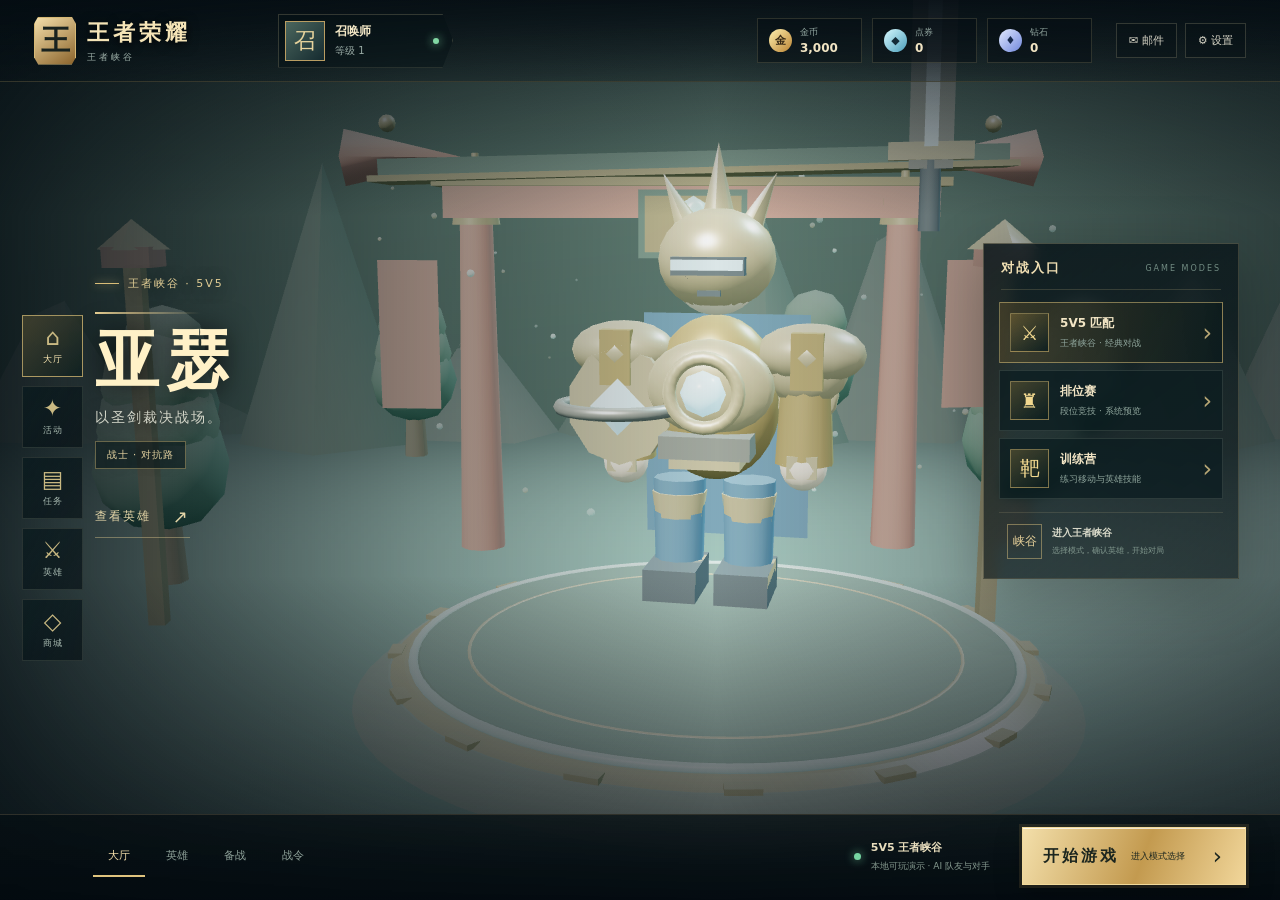
==== commit 59e5e15f: "Bust cache for rebuilt v5 lobby" ====
--- a/v5/index.html
+++ b/v5/index.html
@@ -1,7 +1,7 @@
 <!doctype html>
 <html lang="zh-CN"><head>
 <meta charset="utf-8"><meta name="viewport" content="width=device-width,initial-scale=1,maximum-scale=1,user-scalable=no,viewport-fit=cover"><meta name="theme-color" content="#08131b">
-<title>王者荣耀 · 高还原复刻实验版</title><link rel="icon" href="data:,"><link rel="stylesheet" href="style.css?v=5.0"><script src="../v4/js/three.min.js"></script>
+<title>王者荣耀 · 复刻实验</title><link rel="icon" href="data:,"><link rel="stylesheet" href="style.css?v=6.0"><script src="../v4/js/three.min.js"></script>
 </head><body>
 <div id="world-wrap"><canvas id="world"></canvas></div>
 <section id="start-screen" class="lobby-screen">
@@ -108,4 +108,4 @@
 <section id="pause-modal" class="modal hidden"><div class="modal-card pause-card"><span class="eyebrow">MATCH PAUSED</span><h2>暂停战斗</h2><p>峡谷仍在等待你的下一步。</p><button id="resume-match" class="primary-button">继续对局</button><button id="restart-match" class="secondary-button">重新开始</button></div></section>
 <section id="game-over-modal" class="modal hidden"><div class="modal-card result-card"><div id="result-mark" class="result-mark">VICTORY</div><h2 id="result-title">胜利</h2><p id="result-copy">敌方水晶已被摧毁。</p><div id="result-stats" class="result-stats"></div><button id="play-again" class="primary-button">再战一局 <b>↗</b></button></div></section>
 <div id="rotate-hint" class="rotate-hint"><span>▱</span><b>请横屏体验</b><small>旋转设备，进入完整峡谷战场</small></div>
-<script src="game.js?v=5.0"></script></body></html>+<script src="game.js?v=6.0"></script></body></html>
--- a/v5/style.css
+++ b/v5/style.css
@@ -209,3 +209,83 @@
 .boot-error{position:fixed;z-index:20000;left:50%;bottom:54px;transform:translateX(-50%);width:min(680px,calc(100vw - 36px));padding:13px 16px;border:1px solid rgba(255,111,124,.65);border-radius:10px;background:rgba(45,13,20,.96);color:#ffe0e4;font-size:13px;line-height:1.6;box-shadow:0 12px 38px rgba(0,0,0,.35)}
 #start-match:disabled{opacity:.8;cursor:wait}
 @media(min-width:1101px){.match-topbar{height:72px;padding:0 28px}.match-brand b{font-size:15px}.match-brand small{font-size:10px}.team-score b{font-size:26px}.team-score small{font-size:12px}.match-clock strong{font-size:20px}.minimap-panel{width:205px;top:88px;left:22px}.objective-panel{top:88px;padding:14px 17px}.player-panel{min-width:310px;bottom:188px}.player-portrait{width:56px;height:56px}.player-name-row{font-size:11px}.player-name-row>b{font-size:14px}.joystick-zone{width:158px;height:158px;left:24px;bottom:18px}.joystick-ring{width:136px;height:136px}.joystick-thumb{width:54px;height:54px}.right-controls{right:30px;bottom:28px;gap:22px}.utility-btn{width:54px;height:62px}.skill-button{width:74px;height:74px}.skill-ult{width:84px;height:84px}.attack-button{width:98px;height:98px}.skill-button>b{font-size:10px}.attack-button>b{font-size:12px}.skill-symbol{font-size:27px}.skill-ult .skill-symbol{font-size:31px}}
+
+
+/* v5 lobby rebuild: main lobby -> mode select -> hero select -> match */
+.lobby-screen{position:fixed;inset:0;z-index:20;display:flex;flex-direction:column;overflow:hidden;background:transparent;color:#f5f0df}
+.lobby-vignette{position:absolute;inset:0;z-index:0;pointer-events:none;background:linear-gradient(90deg,rgba(4,13,18,.86) 0%,rgba(5,15,18,.34) 34%,rgba(5,14,18,.05) 56%,rgba(4,12,17,.55) 100%),linear-gradient(180deg,rgba(4,12,18,.76) 0%,transparent 24%,transparent 64%,rgba(3,10,15,.86) 100%)}
+.lobby-topbar{position:relative;z-index:2;display:flex;align-items:center;gap:24px;min-height:82px;padding:12px 34px;border-bottom:1px solid rgba(215,190,124,.22);background:linear-gradient(180deg,rgba(3,11,17,.78),rgba(4,13,18,.28))}
+.lobby-logo{display:flex;align-items:center;gap:11px;min-width:220px}
+.lobby-logo-seal{display:grid;place-items:center;width:42px;height:48px;border:1px solid #d6b875;background:linear-gradient(145deg,#f4dfaa,#8b642c);color:#18221f;font-family:"STSong","Songti SC",serif;font-size:29px;font-weight:900;clip-path:polygon(10% 0,90% 0,100% 15%,100% 85%,90% 100%,10% 100%,0 85%,0 15%);box-shadow:0 0 22px rgba(226,188,107,.16)}
+.lobby-logo>div{display:flex;flex-direction:column;gap:3px}.lobby-logo strong{font-family:"STSong","Songti SC",serif;font-size:22px;letter-spacing:4px;color:#f5e4b7;text-shadow:0 2px 12px #000}.lobby-logo small{font-size:9px;letter-spacing:3px;color:#9fb1aa}
+.lobby-account{display:flex;align-items:center;gap:10px;min-width:175px;padding:6px 13px 6px 6px;border:1px solid rgba(199,187,144,.23);background:rgba(6,17,22,.48);clip-path:polygon(0 0,94% 0,100% 50%,94% 100%,0 100%)}
+.lobby-avatar{display:grid;place-items:center;width:40px;height:40px;border:1px solid #b99d62;background:linear-gradient(135deg,#4b665d,#152b30);font-size:22px;color:#e7d39c}
+.lobby-account-copy{display:flex;flex-direction:column;gap:4px}.lobby-account-copy b{font-size:12px;color:#f3e7c6}.lobby-account-copy small{font-size:10px;color:#9aaca6}.lobby-online{width:6px;height:6px;margin-left:auto;border-radius:50%;background:#82d8a4;box-shadow:0 0 10px #82d8a4}
+.lobby-currencies{display:flex;align-items:center;gap:10px;margin-left:auto}
+.lobby-currency{display:flex;align-items:center;gap:8px;min-width:105px;padding:7px 11px;border:1px solid rgba(211,191,137,.18);background:rgba(4,13,18,.52)}
+.lobby-currency>div{display:flex;flex-direction:column;gap:2px}.lobby-currency small{font-size:9px;color:#94a8a2}.lobby-currency b{font-size:12px;color:#f1e4c3;font-variant-numeric:tabular-nums}
+.currency-coin,.currency-diamond,.currency-blue{display:grid;place-items:center;width:23px;height:23px;border-radius:50%;font-size:11px;font-weight:900}.currency-coin{color:#342714;background:linear-gradient(135deg,#fff0ae,#bb8535)}.currency-diamond{color:#132b38;background:linear-gradient(135deg,#d7f9ff,#4b9fbc)}.currency-blue{color:#17294b;background:linear-gradient(135deg,#e2eaff,#7087db)}
+.lobby-top-actions{display:flex;gap:8px}.lobby-top-actions button{padding:9px 12px;border:1px solid rgba(201,190,154,.22);background:rgba(7,17,22,.48);color:#d9d6c7;font-size:11px}.lobby-top-actions button:hover{border-color:#d9bd78;color:#ffe8b0}
+.lobby-left-rail{position:absolute;z-index:3;left:22px;top:35%;display:flex;flex-direction:column;gap:9px}
+.lobby-rail-item{display:flex;flex-direction:column;align-items:center;justify-content:center;gap:4px;width:61px;height:62px;border:1px solid rgba(191,192,160,.15);background:linear-gradient(135deg,rgba(9,26,30,.82),rgba(4,13,18,.62));color:#a6b8af;transition:all .18s}
+.lobby-rail-item span{font-size:23px;line-height:1;color:#c9b982}.lobby-rail-item b{font-size:9px;font-weight:500;letter-spacing:1px}.lobby-rail-item:hover,.lobby-rail-item.active{border-color:rgba(228,198,123,.68);background:linear-gradient(135deg,rgba(79,75,49,.68),rgba(13,30,31,.84));color:#f8e5b1}
+.lobby-content{position:relative;z-index:1;display:flex;align-items:center;justify-content:space-between;flex:1;min-height:0;padding:8px 3.2vw 82px 7.4vw}
+.lobby-hero-copy{width:28%;max-width:390px;min-width:245px;align-self:center;padding:12px 0 20px;text-shadow:0 2px 16px rgba(0,0,0,.6)}
+.lobby-season{display:flex;align-items:center;gap:9px;color:#e0cc94;font-size:11px;letter-spacing:2px}.lobby-season i{width:24px;height:1px;background:#d9bd78;box-shadow:0 0 8px #d9bd78}
+.lobby-title-rule{width:105px;height:2px;margin:21px 0 13px;background:linear-gradient(90deg,#e9d093,transparent)}
+.lobby-hero-copy h1{margin:0;color:#fff1c7;font-family:"STSong","Songti SC",serif;font-size:clamp(42px,5vw,76px);line-height:1.05;letter-spacing:7px;font-weight:800;text-shadow:0 3px 28px rgba(0,0,0,.78)}
+.lobby-hero-copy p{margin:15px 0 14px;color:#d2d5c8;font-size:14px;letter-spacing:2px}
+.lobby-hero-role{display:inline-flex;align-items:center;padding:6px 11px;border:1px solid rgba(219,194,125,.42);background:rgba(9,23,25,.6);color:#e6d4a1;font-size:10px;letter-spacing:1px}
+.lobby-text-button{display:flex;align-items:center;gap:22px;margin-top:27px;padding:10px 0;border-bottom:1px solid rgba(222,200,142,.42);background:transparent;color:#e5d6a8;font-size:12px;letter-spacing:2px}.lobby-text-button span{font-size:18px;transition:transform .2s}.lobby-text-button:hover span{transform:translate(4px,-2px)}
+.lobby-right-panel{width:clamp(235px,20vw,315px);align-self:center;padding:15px;background:linear-gradient(145deg,rgba(6,18,23,.84),rgba(8,19,22,.58));border:1px solid rgba(207,192,144,.24);box-shadow:0 16px 55px rgba(0,0,0,.25);backdrop-filter:blur(7px)}
+.lobby-panel-heading{display:flex;align-items:center;justify-content:space-between;margin:0 2px 12px;padding-bottom:12px;border-bottom:1px solid rgba(213,194,138,.19)}.lobby-panel-heading b{font-size:13px;letter-spacing:2px;color:#f0dfb3}.lobby-panel-heading span{font-size:8px;letter-spacing:2px;color:#728c83}
+.lobby-mode-tile{display:flex;align-items:center;gap:11px;width:100%;min-height:61px;margin:7px 0;padding:8px 10px;border:1px solid rgba(184,196,171,.16);background:rgba(11,27,31,.72);text-align:left;transition:all .18s}
+.lobby-mode-tile:hover{border-color:rgba(223,198,124,.64);background:rgba(54,55,38,.7);transform:translateX(-2px)}
+.lobby-mode-icon{display:grid;place-items:center;flex:0 0 39px;height:39px;border:1px solid rgba(220,191,117,.48);background:linear-gradient(145deg,rgba(166,135,64,.34),rgba(11,29,31,.9));color:#f2d88f;font-size:20px}
+.lobby-mode-copy{display:flex;flex-direction:column;gap:5px;flex:1}.lobby-mode-copy b{font-size:12px;color:#f2e5c5}.lobby-mode-copy small{font-size:9px;color:#8fa59c}.lobby-mode-tile>i{font-style:normal;font-size:24px;color:#b8a775}
+.primary-mode{border-color:rgba(226,200,128,.5);background:linear-gradient(100deg,rgba(94,79,42,.48),rgba(10,26,28,.83))}
+.lobby-event-card{display:flex;align-items:center;gap:10px;margin-top:13px;padding:11px 8px 4px;border-top:1px solid rgba(213,194,138,.15)}.lobby-event-stamp{display:grid;place-items:center;width:35px;height:35px;border:1px solid rgba(220,194,127,.48);color:#e7d19a;font-family:"STSong","Songti SC",serif;font-size:12px}.lobby-event-card>div{display:flex;flex-direction:column;gap:5px}.lobby-event-card b{font-size:10px;color:#d9d9c9}.lobby-event-card small{font-size:8px;color:#82988e;line-height:1.4}
+.lobby-bottom{position:relative;z-index:3;display:flex;align-items:center;gap:22px;min-height:86px;padding:10px 34px 13px 7.3vw;border-top:1px solid rgba(214,195,141,.2);background:linear-gradient(0deg,rgba(3,10,15,.96),rgba(5,14,18,.78))}
+.lobby-bottom-nav{display:flex;align-items:center;gap:6px}.lobby-bottom-nav button{padding:12px 15px;border-bottom:2px solid transparent;background:transparent;color:#8fa39a;font-size:11px}.lobby-bottom-nav button:hover,.lobby-bottom-nav button.active{border-color:#dfc37e;color:#f4dfaa}
+.lobby-queue-info{display:flex;align-items:center;gap:10px;margin-left:auto;margin-right:10px}.lobby-ready-dot{width:7px;height:7px;flex:0 0 7px;border-radius:50%;background:#77d5a2;box-shadow:0 0 10px rgba(119,213,162,.8)}.lobby-queue-info>div{display:flex;flex-direction:column;gap:5px}.lobby-queue-info b{font-size:11px;color:#e8ddbd}.lobby-queue-info small{font-size:9px;color:#84988e}
+.lobby-battle-button{position:relative;display:flex;align-items:center;justify-content:center;gap:12px;min-width:224px;min-height:58px;padding:10px 20px;border:1px solid #f1d99a;background:linear-gradient(110deg,#f3dfaa 0%,#c39a4f 54%,#f1d69a 100%);box-shadow:0 0 0 3px rgba(211,175,96,.12),0 9px 28px rgba(0,0,0,.3),inset 0 1px rgba(255,255,255,.7);color:#1c261f;font-weight:800;letter-spacing:3px;transition:filter .15s,transform .15s}
+.lobby-battle-button:hover{filter:brightness(1.12);transform:translateY(-1px)}.lobby-battle-button>span{font-size:16px}.lobby-battle-button>small{font-size:9px;letter-spacing:0;font-weight:500}.lobby-battle-button>b{font-size:23px;font-weight:400;margin-left:auto}
+.lobby-notice{position:absolute;z-index:40;left:50%;bottom:105px;transform:translateX(-50%);padding:12px 20px;border:1px solid rgba(220,195,131,.45);background:rgba(4,14,19,.94);color:#f0e2bd;font-size:12px;box-shadow:0 10px 35px rgba(0,0,0,.4);max-width:min(600px,90vw);text-align:center}
+.mode-modal{position:fixed;inset:0;z-index:45;display:grid;place-items:center;padding:24px;background:rgba(2,8,12,.72);backdrop-filter:blur(8px)}
+.mode-dialog{width:min(660px,94vw);padding:25px;background:linear-gradient(145deg,rgba(16,36,39,.98),rgba(5,17,23,.98));border:1px solid rgba(223,199,131,.46);box-shadow:0 28px 100px rgba(0,0,0,.6)}
+.mode-dialog-heading{display:flex;align-items:center;justify-content:space-between;margin-bottom:20px;padding-bottom:16px;border-bottom:1px solid rgba(216,195,139,.2)}.mode-dialog-heading small{font-size:10px;letter-spacing:3px;color:#c9b57f}.mode-dialog-heading h2{margin:6px 0 0;font-size:25px;letter-spacing:3px;color:#f4e6c3}.mode-close{width:36px;height:36px;background:rgba(255,255,255,.06);color:#d6d3c3;font-size:25px}
+.mode-grid{display:grid;grid-template-columns:1fr;gap:9px}.mode-card{display:flex;align-items:center;gap:14px;min-height:75px;padding:12px 15px;border:1px solid rgba(185,197,172,.18);background:rgba(10,27,32,.8);text-align:left}.mode-card:hover,.mode-card.active{border-color:#d6b96e;background:linear-gradient(90deg,rgba(104,85,42,.45),rgba(12,31,32,.88))}.mode-card-mark{display:grid;place-items:center;width:50px;height:48px;border:1px solid rgba(216,193,127,.44);color:#e7d19a;font-size:14px;font-weight:800}.mode-card-copy{display:flex;flex-direction:column;gap:6px;flex:1}.mode-card-copy b{font-size:13px;color:#f0e2bd}.mode-card-copy small{font-size:10px;color:#92a79e}.mode-card>i{font-style:normal;color:#dfc47f;font-size:13px}.mode-card-locked{opacity:.48}.mode-dialog-footer{display:flex;align-items:center;justify-content:space-between;gap:18px;margin-top:21px;padding-top:18px;border-top:1px solid rgba(216,195,139,.18)}.mode-dialog-footer>small{max-width:290px;color:#849a90;font-size:10px;line-height:1.6}.mode-dialog-footer .lobby-battle-button{min-width:205px;min-height:50px;font-size:12px}
+.hero-select-screen{position:fixed;inset:0;z-index:42;display:flex;flex-direction:column;overflow:auto;background:linear-gradient(110deg,rgba(5,15,21,.97),rgba(9,28,32,.94) 55%,rgba(4,13,18,.98));color:#f2ead4}
+.draft-topbar{display:flex;align-items:center;justify-content:space-between;min-height:78px;padding:12px 32px;border-bottom:1px solid rgba(216,195,139,.22);background:rgba(3,11,16,.62)}
+.draft-back{padding:10px 14px;border:1px solid rgba(213,195,143,.25);background:rgba(255,255,255,.035);color:#d7c99f;font-size:12px}.draft-title{text-align:center}.draft-title small{font-size:9px;letter-spacing:3px;color:#b8a778}.draft-title h2{margin:5px 0 0;font-size:22px;letter-spacing:4px;color:#f4e7c3}.draft-count{font-size:11px;color:#9baca1}.draft-count b{margin-left:8px;color:#e5d09a}
+.draft-layout{display:grid;grid-template-columns:290px minmax(0,1fr);gap:16px;width:min(1500px,calc(100% - 52px));flex:1;min-height:0;margin:20px auto 22px}
+.draft-profile{display:flex;flex-direction:column;min-height:0;padding:20px;border:1px solid rgba(211,193,139,.23);background:linear-gradient(160deg,rgba(24,47,48,.83),rgba(7,20,26,.93))}
+.draft-profile-heading{display:flex;align-items:center;justify-content:space-between;color:#d7c28c;font-size:11px}.draft-profile-heading i{font-style:normal;color:#647e76;font-size:8px;letter-spacing:2px}
+.draft-emblem{display:grid;place-items:center;height:130px;margin:10px 0;background:radial-gradient(ellipse,rgba(205,178,106,.18),transparent 67%);border-bottom:1px solid rgba(211,193,139,.17);font-family:"STSong","Songti SC",serif;font-size:72px;color:#f1dca2;text-shadow:0 0 35px rgba(224,196,125,.4)}
+.draft-role{align-self:flex-start;padding:5px 9px;border:1px solid rgba(214,190,122,.3);color:#d7c38f;font-size:10px}.draft-profile h1{margin:12px 0 4px;font-family:"STSong","Songti SC",serif;font-size:34px;letter-spacing:3px;color:#f4e4ba}.draft-tagline{margin:0 0 16px;color:#9fb2a7;font-size:11px}.draft-stats .stat-row{grid-template-columns:40px 1fr;margin:9px 0}.draft-skills{display:grid;grid-template-columns:repeat(3,1fr);gap:6px;margin:16px 0}.draft-skills .preview-skill{padding:10px 3px;border-color:rgba(211,193,139,.18);background:rgba(5,15,20,.72)}.draft-skills .preview-skill span{color:#e0c887}.draft-skills .preview-skill b{font-size:9px}
+.draft-hint{display:flex;align-items:center;gap:8px;margin-top:auto;padding-top:13px;border-top:1px solid rgba(211,193,139,.17);font-size:10px;color:#91a49a}
+.draft-roster{display:flex;flex-direction:column;min-width:0;padding:20px;border:1px solid rgba(211,193,139,.23);background:rgba(6,18,24,.75)}.draft-roster-head{display:flex;align-items:end;justify-content:space-between;margin-bottom:16px}.draft-roster-head small{font-size:8px;letter-spacing:3px;color:#8fa49a}.draft-roster-head h3{margin:5px 0 0;font-size:22px;color:#efe1bb;letter-spacing:2px}.draft-roster-head>span{font-size:10px;color:#91a59b}.draft-roster-head>span b{margin-left:5px;color:#e4cb8b}
+.draft-roster .hero-list{display:grid;grid-template-columns:repeat(5,minmax(0,1fr));gap:10px;flex:1;min-height:0}
+.draft-roster .hero-card{height:clamp(235px,34vh,340px);min-height:0;border-radius:2px;border-color:rgba(185,198,173,.22);background:linear-gradient(180deg,rgba(24,48,51,.96),rgba(5,16,22,.98))}
+.draft-roster .hero-card.active{border-color:#e7cb83;box-shadow:0 0 0 1px rgba(231,203,131,.4),0 0 24px rgba(212,177,91,.12)}
+.draft-roster .hero-art{height:clamp(130px,22vh,220px);background:radial-gradient(ellipse at 50% 38%,var(--hero-glow),transparent 70%),linear-gradient(155deg,rgba(255,255,255,.04),transparent 55%)}
+.draft-roster .hero-glyph{font-size:clamp(44px,5vw,66px);color:#f2e8d2}.draft-roster .hero-card-copy{padding:10px}.draft-roster .hero-card-copy strong{font-size:14px;color:#f2e3bd}.draft-roster .hero-card-copy small{font-size:9px;color:#91a69b;line-height:1.5}.draft-roster .hero-card-footer{font-size:8px;color:#b7a775}
+.draft-footer{display:flex;align-items:center;justify-content:space-between;gap:16px;margin-top:16px;padding-top:14px;border-top:1px solid rgba(211,193,139,.18)}.draft-footer>span{font-size:10px;color:#8da197}.draft-footer .lobby-battle-button{min-width:245px;min-height:52px;font-size:12px}
+.loading-screen{position:fixed;inset:0;z-index:60;display:grid;place-items:center;background:radial-gradient(ellipse at 50% 42%,rgba(31,70,63,.96),rgba(3,12,17,.99) 72%);color:#f1e2bc}
+.loading-panel{display:flex;flex-direction:column;align-items:center;width:min(440px,90vw);padding:38px 32px;border:1px solid rgba(220,196,128,.3);background:rgba(5,17,22,.55);text-align:center;box-shadow:0 20px 90px rgba(0,0,0,.45)}
+.loading-emblem{display:grid;place-items:center;width:58px;height:65px;margin-bottom:20px;border:1px solid #d8bb74;background:linear-gradient(145deg,#e8d69e,#99713a);color:#1a2723;font-family:"STSong","Songti SC",serif;font-size:34px;font-weight:900}
+.loading-panel>small{font-size:10px;letter-spacing:3px;color:#b7a16d}.loading-panel h2{margin:13px 0 7px;font-size:24px;letter-spacing:3px}.loading-panel p{margin:0 0 23px;font-size:12px;color:#a4b7aa}
+.loading-progress{width:100%;height:4px;overflow:hidden;background:rgba(213,193,138,.17)}.loading-progress i{display:block;width:0;height:100%;background:linear-gradient(90deg,#9b7838,#ffe9a8);transition:width 1.1s ease}.loading-panel #loading-status{margin-top:12px;letter-spacing:1px;color:#8ea399}
+@media(max-width:1050px){
+ .lobby-topbar{gap:12px;padding:10px 16px;min-height:70px}.lobby-logo{min-width:170px}.lobby-logo strong{font-size:18px}.lobby-account{min-width:135px}.lobby-currency{min-width:80px;padding:6px}.lobby-content{padding-left:80px;padding-right:18px}.lobby-hero-copy{min-width:190px;width:25%}.lobby-right-panel{width:235px}.lobby-bottom{padding-left:80px;padding-right:16px;gap:12px}.lobby-battle-button{min-width:190px}
+ .draft-layout{grid-template-columns:235px minmax(0,1fr);width:calc(100% - 28px);gap:10px;margin:12px auto}.draft-profile,.draft-roster{padding:13px}.draft-roster .hero-list{gap:6px}.draft-roster .hero-card-copy{padding:7px}.draft-roster .hero-card-copy small{display:none}
+}
+@media(max-width:720px){
+ .lobby-topbar{min-height:58px;padding:6px 9px;gap:8px}.lobby-logo{min-width:0}.lobby-logo-seal{width:31px;height:35px;font-size:21px}.lobby-logo strong{font-size:13px;letter-spacing:1px}.lobby-logo small{font-size:7px;letter-spacing:1px}.lobby-account{min-width:0;padding:4px;border:0;background:transparent}.lobby-avatar{width:29px;height:29px;font-size:15px}.lobby-account-copy small{display:none}.lobby-account-copy b{font-size:9px}.lobby-online{display:none}.lobby-currencies{gap:3px}.lobby-currency{min-width:0;padding:4px;gap:3px;border:0;background:transparent}.lobby-currency>div small{display:none}.lobby-currency b{font-size:9px}.lobby-currency>span{width:16px;height:16px;font-size:8px}.lobby-top-actions{gap:3px}.lobby-top-actions button{padding:6px;font-size:10px}.lobby-top-actions button span{display:none}
+ .lobby-left-rail{left:6px;top:34%;gap:5px}.lobby-rail-item{width:42px;height:46px}.lobby-rail-item span{font-size:17px}.lobby-rail-item b{font-size:7px}
+ .lobby-content{padding:4px 8px 72px 54px;gap:7px}.lobby-hero-copy{width:36%;min-width:0}.lobby-hero-copy h1{font-size:clamp(27px,5vw,43px);letter-spacing:3px}.lobby-hero-copy p{font-size:10px;letter-spacing:0}.lobby-season{font-size:8px;letter-spacing:1px}.lobby-title-rule{margin:12px 0 9px}.lobby-text-button{margin-top:13px;font-size:9px;gap:8px}.lobby-hero-role{font-size:8px}
+ .lobby-right-panel{width:39%;min-width:145px;padding:7px}.lobby-panel-heading{margin-bottom:5px;padding-bottom:6px}.lobby-panel-heading b{font-size:9px}.lobby-panel-heading span{display:none}.lobby-mode-tile{gap:5px;min-height:43px;margin:4px 0;padding:5px}.lobby-mode-icon{flex-basis:25px;height:27px;font-size:13px}.lobby-mode-copy{gap:3px}.lobby-mode-copy b{font-size:9px}.lobby-mode-copy small{font-size:7px}.lobby-mode-tile>i{font-size:16px}.lobby-event-card{display:none}
+ .lobby-bottom{min-height:63px;padding:5px 8px 7px 54px;gap:6px}.lobby-bottom-nav{gap:0}.lobby-bottom-nav button{padding:8px 5px;font-size:8px}.lobby-queue-info{gap:5px;margin-right:2px}.lobby-queue-info b{font-size:8px}.lobby-queue-info small{display:none}.lobby-ready-dot{width:5px;height:5px;flex-basis:5px}.lobby-battle-button{min-width:112px;min-height:43px;padding:6px 8px;gap:4px;letter-spacing:1px}.lobby-battle-button>span{font-size:11px}.lobby-battle-button>small{display:none}.lobby-battle-button>b{font-size:17px}
+ .mode-dialog{padding:14px}.mode-dialog-heading h2{font-size:19px}.mode-card{min-height:59px;padding:8px}.mode-card-mark{width:38px;height:37px;font-size:11px}.mode-card-copy b{font-size:11px}.mode-card-copy small{font-size:8px}.mode-dialog-footer{align-items:stretch;flex-direction:column}.mode-dialog-footer .lobby-battle-button{width:100%;min-width:0}
+ .draft-topbar{min-height:55px;padding:6px 9px}.draft-title h2{font-size:16px}.draft-back{padding:7px;font-size:10px}.draft-count{font-size:8px}.draft-layout{grid-template-columns:145px minmax(0,1fr);width:calc(100% - 14px);gap:6px;margin:7px auto}.draft-profile,.draft-roster{padding:8px}.draft-emblem{height:70px;font-size:42px;margin:5px 0}.draft-profile h1{font-size:21px;margin:7px 0}.draft-tagline{font-size:8px;margin-bottom:8px}.draft-role{font-size:8px}.draft-stats .stat-row{font-size:8px;grid-template-columns:28px 1fr;margin:5px 0}.draft-skills{gap:3px;margin:8px 0}.draft-skills .preview-skill span{font-size:14px}.draft-skills .preview-skill b{font-size:7px}.draft-hint{font-size:8px;padding-top:7px}.draft-roster-head{margin-bottom:7px}.draft-roster-head h3{font-size:16px}.draft-roster-head small,.draft-roster-head>span{font-size:7px}.draft-roster .hero-list{gap:4px}.draft-roster .hero-card{height:clamp(145px,30vh,220px)}.draft-roster .hero-art{height:clamp(75px,17vh,130px)}.draft-roster .hero-glyph{font-size:32px}.draft-roster .hero-card-copy{padding:5px}.draft-roster .hero-card-copy strong{font-size:10px}.draft-footer{margin-top:7px;padding-top:7px}.draft-footer>span{display:none}.draft-footer .lobby-battle-button{min-width:0;width:100%;min-height:39px;font-size:10px}
+}
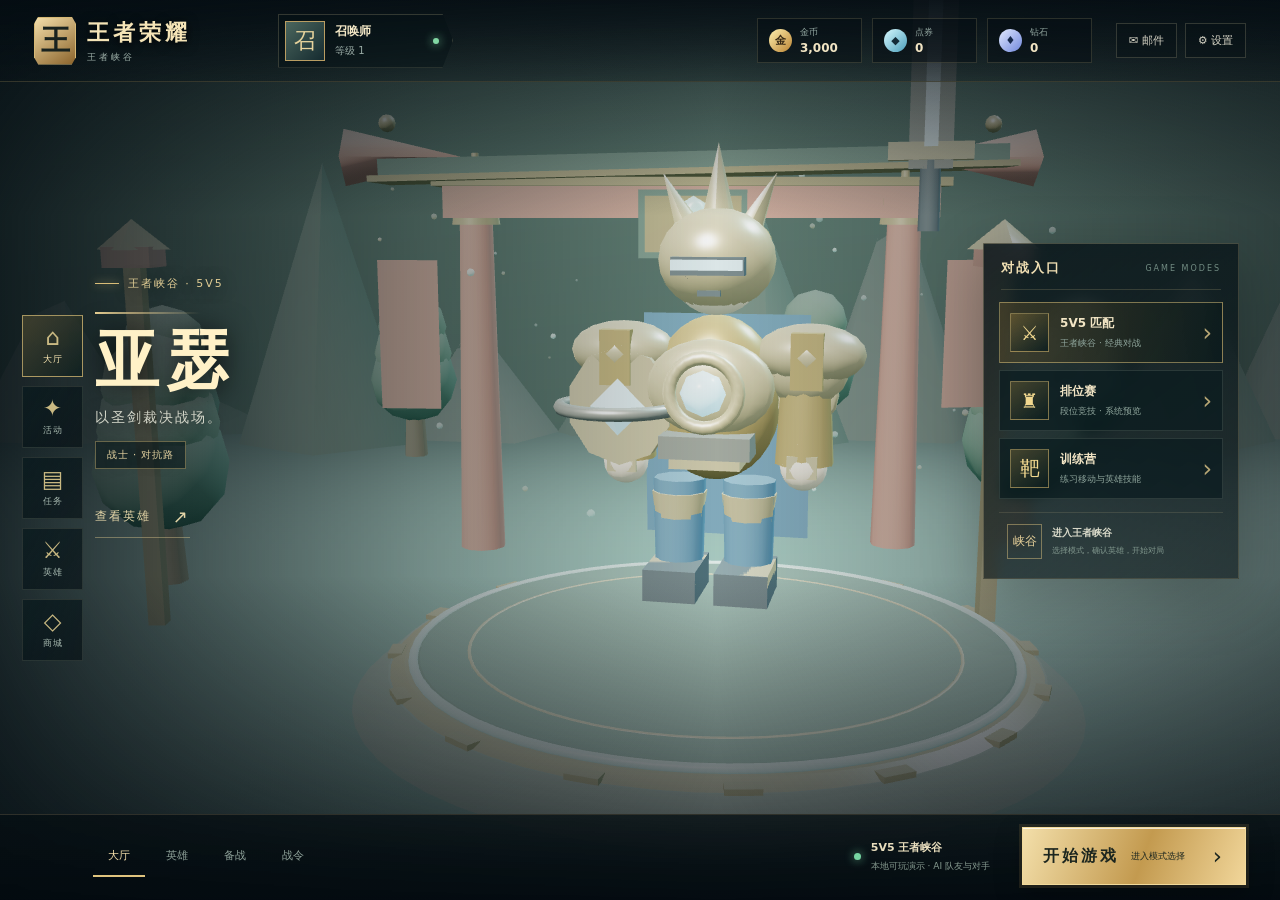
==== commit 191cf7c9: "Version lobby assets and add startup fallback" ====
--- a/v5/index.html
+++ b/v5/index.html
@@ -49,7 +49,7 @@
   <footer class="lobby-bottom">
     <div class="lobby-bottom-nav"><button class="active">大厅</button><button id="lobby-hero-entry-bottom">英雄</button><button data-lobby-notice="备战">备战</button><button data-lobby-notice="战令">战令</button></div>
     <div class="lobby-queue-info"><span class="lobby-ready-dot"></span><div><b>5V5 王者峡谷</b><small>本地可玩演示 · AI 队友与对手</small></div></div>
-    <button id="battle-entry" class="lobby-battle-button"><span>开始游戏</span><small>进入模式选择</small><b>›</b></button>
+    <button id="battle-entry" class="lobby-battle-button" onclick="window.startMatchNow && window.startMatchNow()"><span>开始游戏</span><small>进入模式选择</small><b>›</b></button>
   </footer>
   <div id="lobby-notice" class="lobby-notice hidden" role="status"></div>
   <div id="boot-error" class="boot-error hidden" role="alert"></div>
@@ -60,7 +60,7 @@
     <header class="mode-dialog-heading"><div><small>王者峡谷</small><h2>选择对战模式</h2></div><button id="mode-close" class="mode-close" aria-label="关闭">×</button></header>
     <div class="mode-grid">
       <button id="mode-quick" class="mode-card active" data-mode="match"><span class="mode-card-mark">5V5</span><span class="mode-card-copy"><b>王者峡谷</b><small>匹配 · 5V5 经典对局</small></span><i>✓</i></button>
-      <button id="mode-training" class="mode-card" data-mode="training"><span class="mode-card-mark">靶</span><span class="mode-card-copy"><b>训练营</b><small>进入战场练习英雄操作</small></span><i>✓</i></button>
+      <button id="mode-training" class="mode-card mode-card-locked"><span class="mode-card-mark">靶</span><span class="mode-card-copy"><b>训练营</b><small>进入战场练习英雄操作</small></span><i>✓</i></button>
       <button id="mode-ranked" class="mode-card mode-card-locked"><span class="mode-card-mark">♜</span><span class="mode-card-copy"><b>排位赛</b><small>段位与在线匹配尚未实现</small></span><i>锁</i></button>
     </div>
     <div class="mode-dialog-footer"><small>当前为浏览器本地演示，对局由 AI 控制双方队伍。</small><button id="mode-continue" class="lobby-battle-button"><span>进入英雄选择</span><b>›</b></button></div>
@@ -108,4 +108,4 @@
 <section id="pause-modal" class="modal hidden"><div class="modal-card pause-card"><span class="eyebrow">MATCH PAUSED</span><h2>暂停战斗</h2><p>峡谷仍在等待你的下一步。</p><button id="resume-match" class="primary-button">继续对局</button><button id="restart-match" class="secondary-button">重新开始</button></div></section>
 <section id="game-over-modal" class="modal hidden"><div class="modal-card result-card"><div id="result-mark" class="result-mark">VICTORY</div><h2 id="result-title">胜利</h2><p id="result-copy">敌方水晶已被摧毁。</p><div id="result-stats" class="result-stats"></div><button id="play-again" class="primary-button">再战一局 <b>↗</b></button></div></section>
 <div id="rotate-hint" class="rotate-hint"><span>▱</span><b>请横屏体验</b><small>旋转设备，进入完整峡谷战场</small></div>
-<script src="game.js?v=6.0"></script></body></html>+<script src="game.js?v=6.1"></script></body></html>
